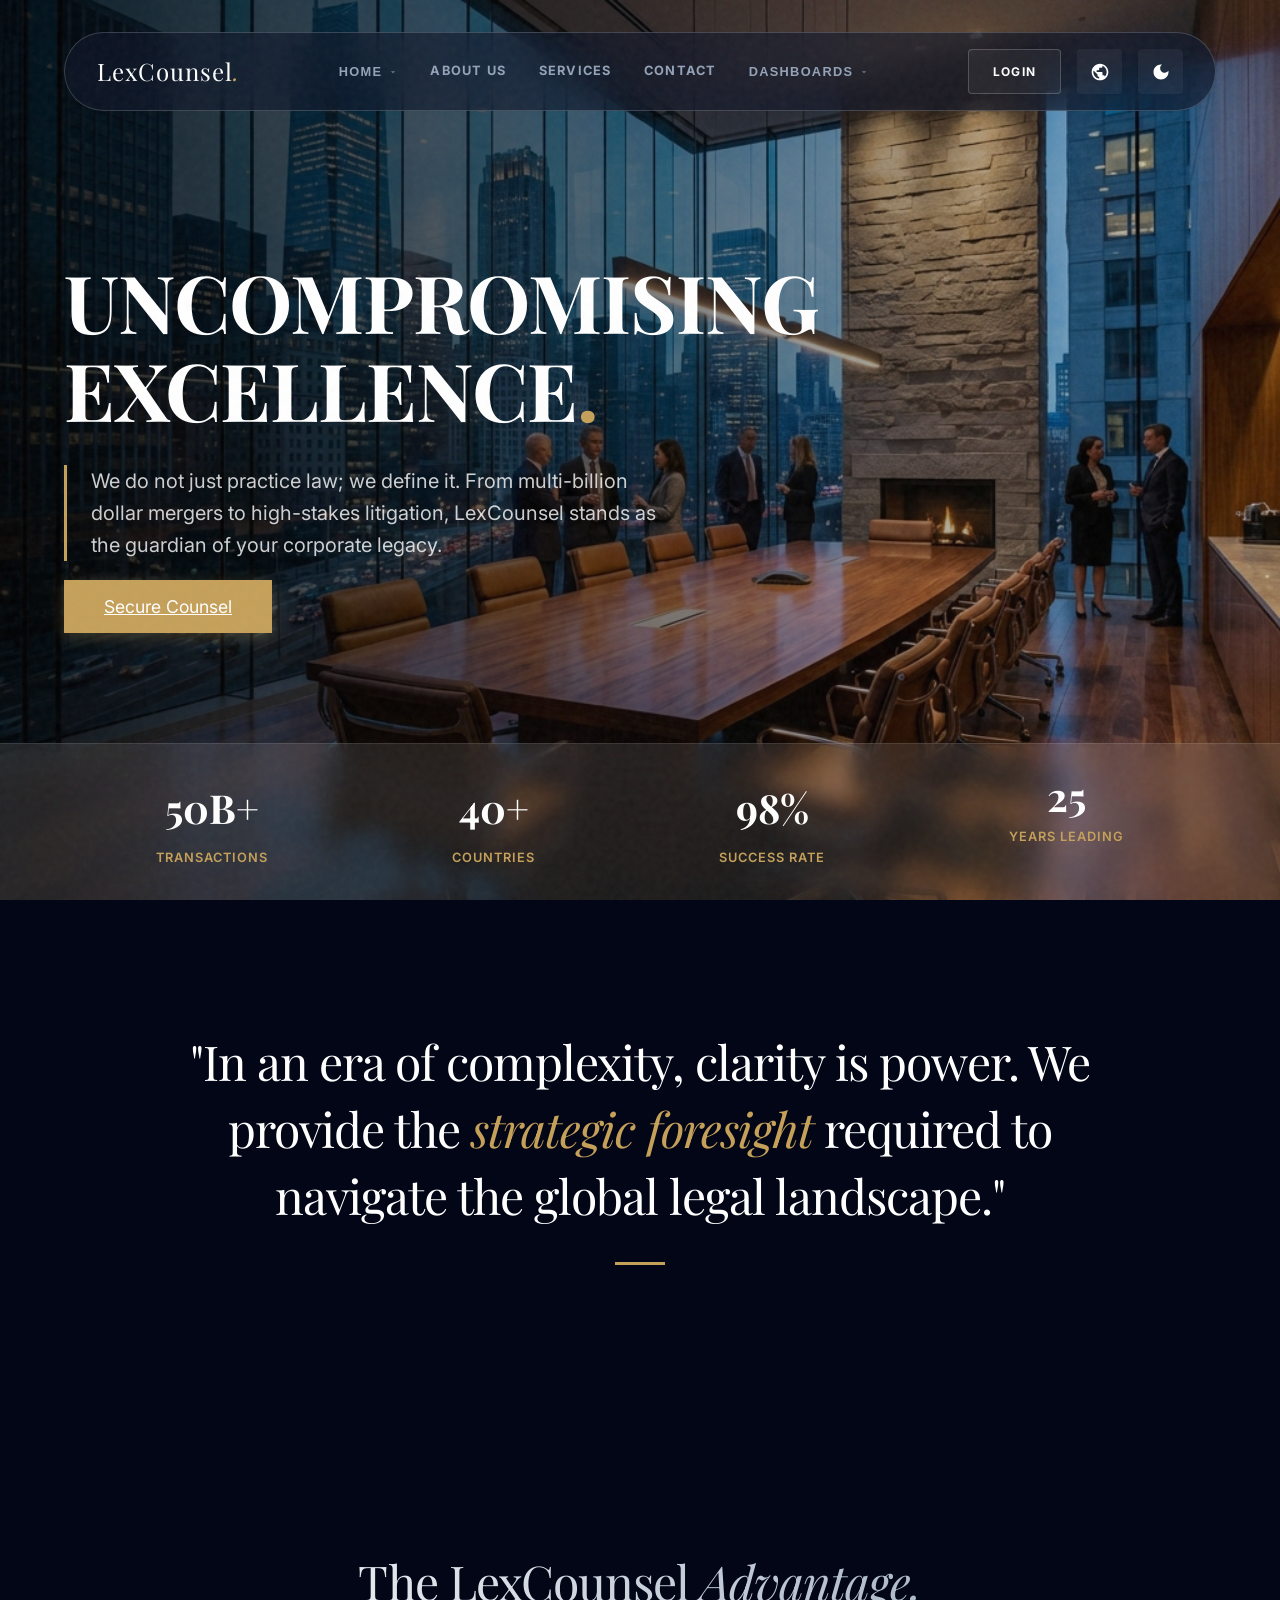
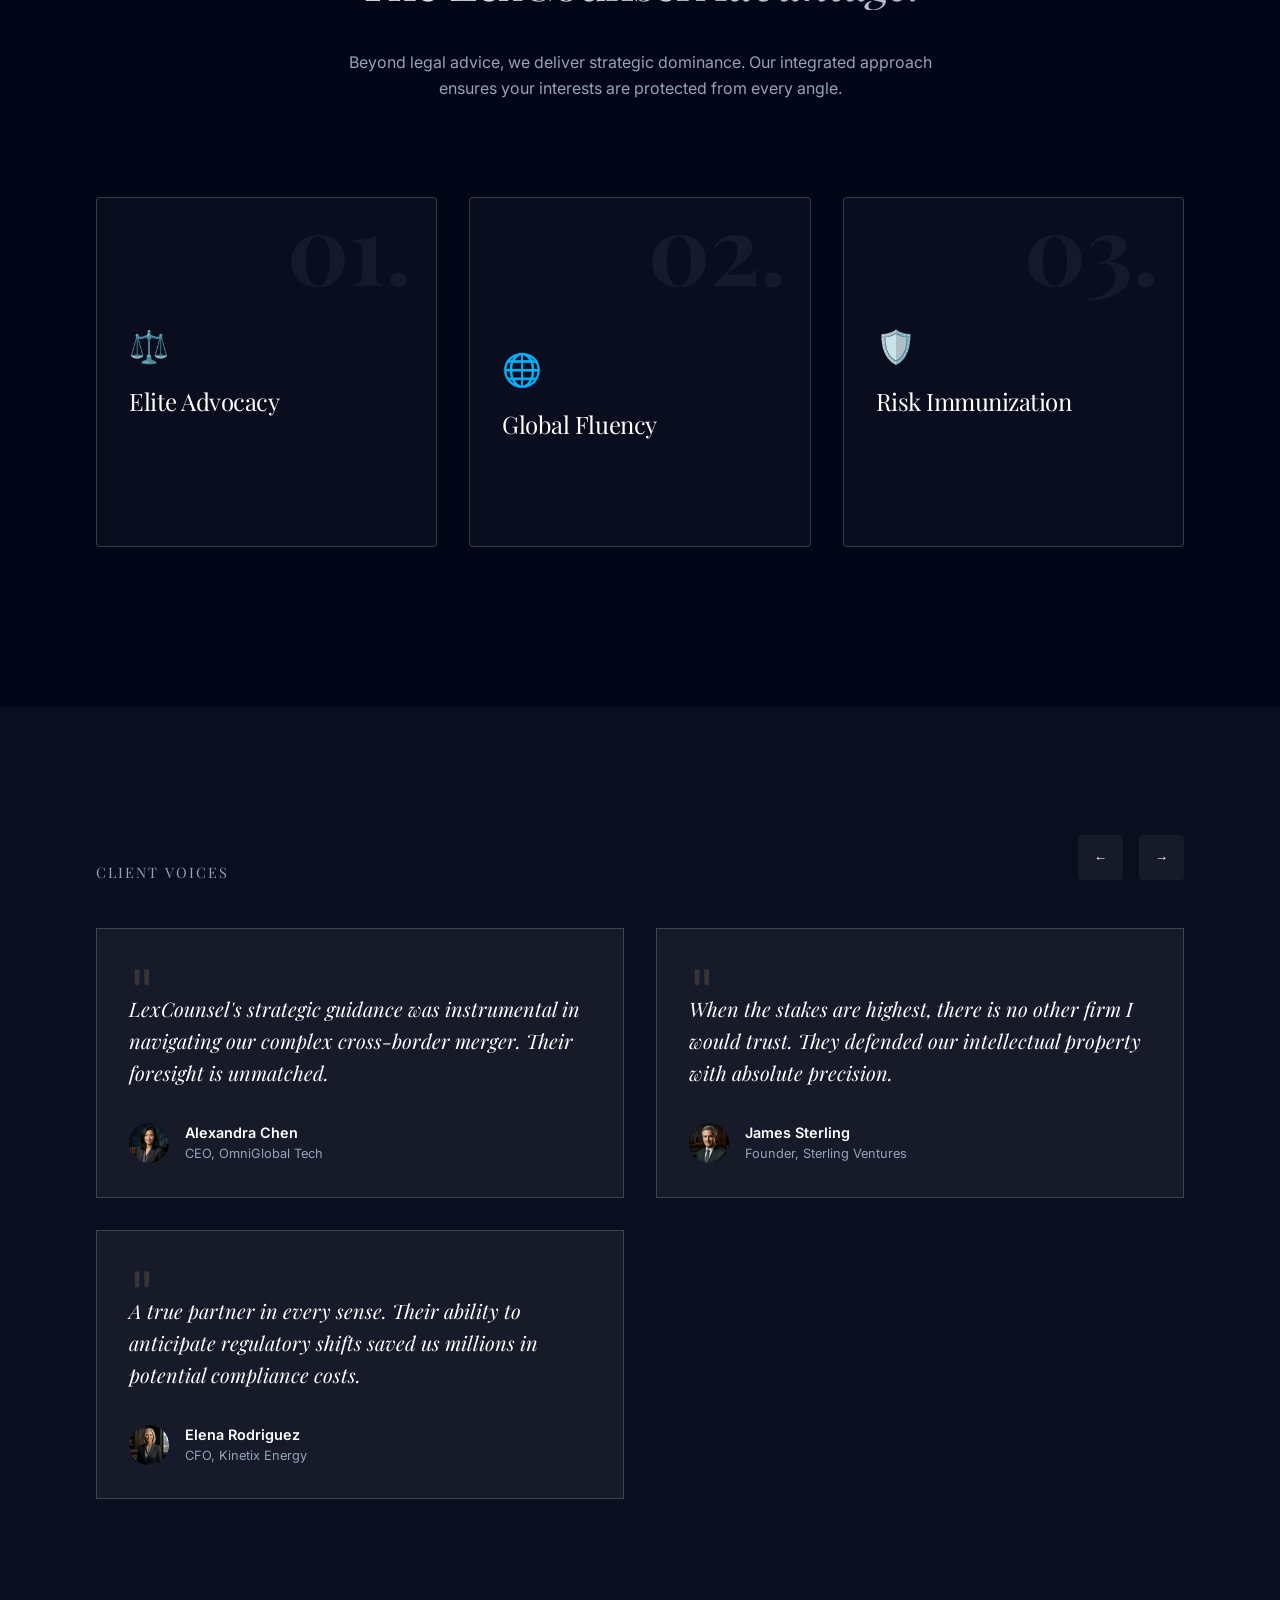
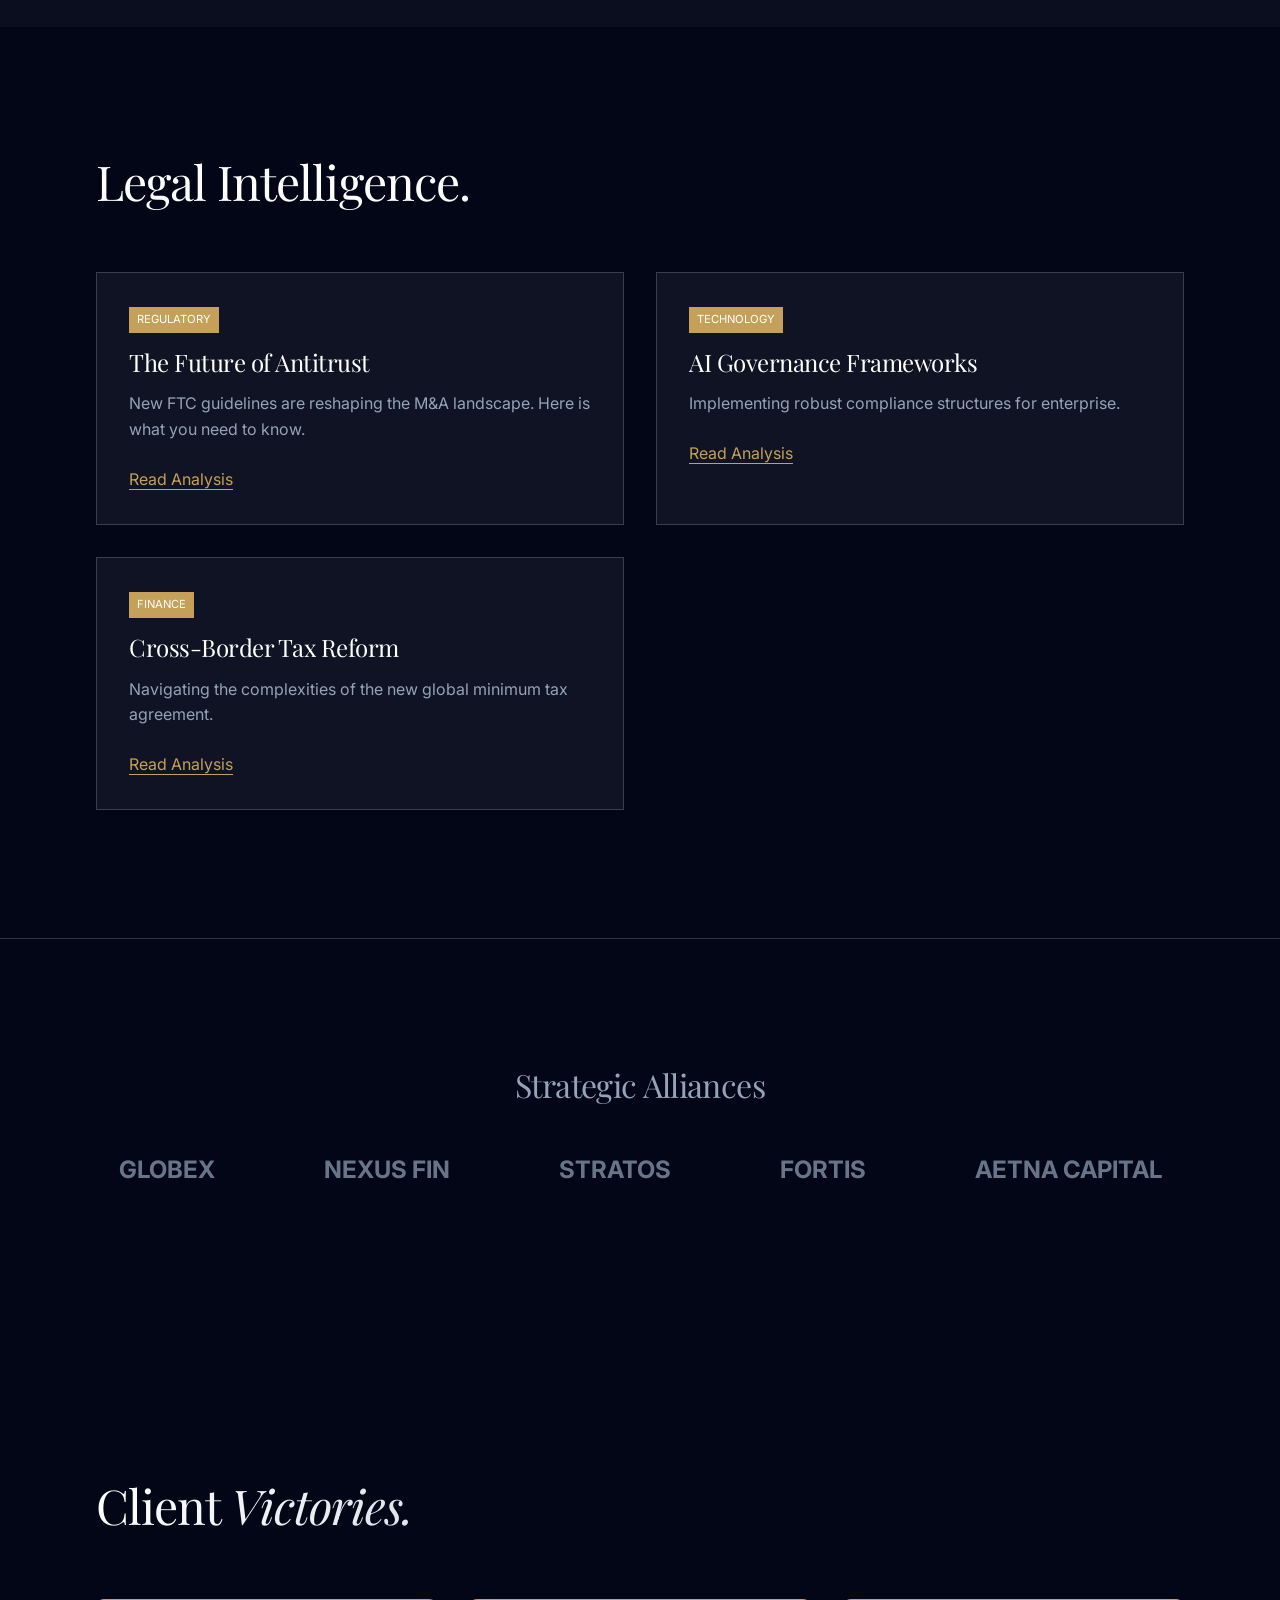
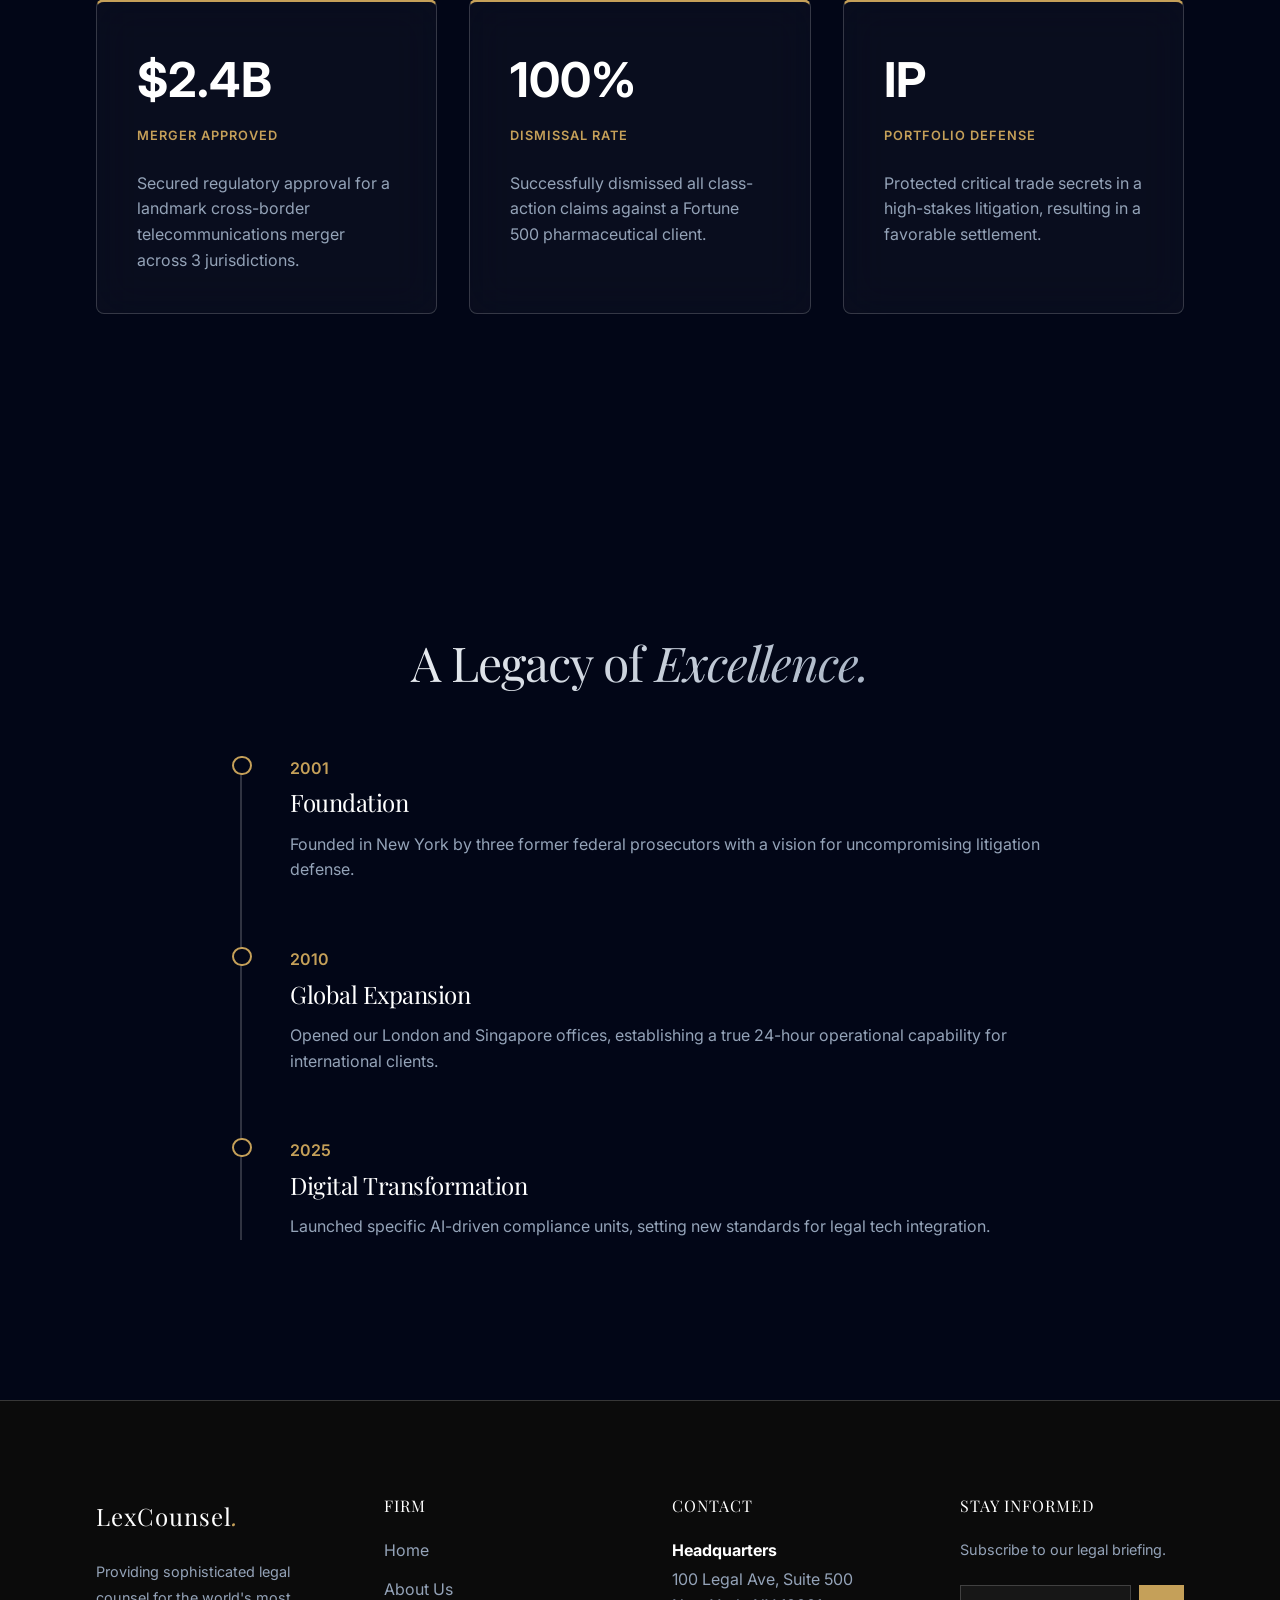
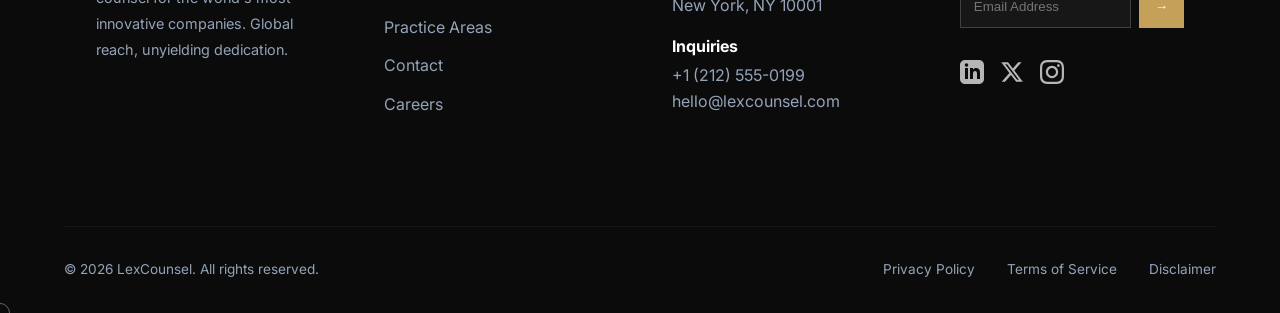
==== index.html @ 5b4b7251 "Initial commit" ====
<!DOCTYPE html>
<html lang="en">

<head>
    <meta charset="UTF-8">
    <meta name="viewport" content="width=device-width, initial-scale=1.0">
    <title>LexCounsel - Global Legal Authority</title>
    <link rel="stylesheet" href="style.css">
    <link
        href="https://fonts.googleapis.com/css2?family=Inter:wght@300;400;500;600&family=Playfair+Display:ital,wght@0,400;0,500;0,600;0,700;1,400&display=swap"
        rel="stylesheet">
    <link rel="stylesheet" href="nav-component.css">
    <link rel="stylesheet" href="rtl.css">
    <style>
        /* Unique Styles for Titan Theme (Index 1 V2) */

        /* Hero Section */
        .titan-hero {
            position: relative;
            height: 100vh;
            width: 100%;
            display: flex;
            align-items: center;
            justify-content: flex-start;
            padding: 8rem 5% 150px 5%;
            /* Added top padding */
            /* Added padding-bottom to push content up */
            background-image: url('assets/hero_skyline.png');
            background-size: cover;
            background-position: center;
            background-attachment: fixed;
            overflow: hidden;
        }

        .titan-hero::after {
            content: '';
            position: absolute;
            top: 0;
            left: 0;
            width: 100%;
            height: 100%;
            background: linear-gradient(90deg, rgba(0, 0, 0, 0.85) 0%, rgba(0, 0, 0, 0.6) 40%, rgba(0, 0, 0, 0.1) 100%);
            z-index: 1;
        }

        .titan-content {
            position: relative;
            z-index: 2;
            max-width: 800px;
            color: #fff;
            opacity: 0;
            transform: translateY(30px);
            animation: fadeInUp 1s forwards 0.5s;
        }

        .titan-title {
            font-family: 'Playfair Display', serif;
            font-size: 5rem;
            line-height: 1.1;
            font-weight: 700;
            margin-bottom: 2rem;
            letter-spacing: -1px;
        }

        .titan-subtitle {
            font-family: 'Inter', sans-serif;
            font-size: 1.25rem;
            line-height: 1.6;
            color: rgba(255, 255, 255, 0.8);
            border-left: 3px solid var(--primary-1);
            padding-left: 1.5rem;
            max-width: 600px;
            margin-bottom: 2rem;
        }

        /* Stats Bar */
        .titan-stats-bar {
            position: absolute;
            bottom: 0;
            left: 0;
            width: 100%;
            background: rgba(255, 255, 255, 0.1);
            backdrop-filter: blur(10px);
            -webkit-backdrop-filter: blur(10px);
            border-top: 1px solid rgba(255, 255, 255, 0.1);
            display: flex;
            justify-content: space-around;
            padding: 2rem 5%;
            z-index: 5;
        }

        .titan-stat {
            text-align: center;
        }

        .titan-stat-num {
            display: inline-block;
            /* Changed from block to inline-block */
            font-size: 2.5rem;
            font-weight: 700;
            color: #fff;
            font-family: 'Playfair Display', serif;
        }

        .titan-stat-label {
            display: block;
            /* Ensure label breaks to new line */
            color: var(--primary-1);
            text-transform: uppercase;
            font-size: 0.8rem;
            letter-spacing: 1px;
            font-weight: 600;
            margin-top: 0.5rem;
        }

        /* Philosophy Section */
        .titan-section {
            padding: 8rem 5%;
            background: var(--bg-1);
        }

        .titan-quote-box {
            max-width: 1000px;
            margin: 0 auto;
            text-align: center;
        }

        .titan-quote {
            font-family: 'Playfair Display', serif;
            font-size: 3rem;
            line-height: 1.4;
            color: var(--text-main);
            margin-bottom: 2rem;
        }

        .titan-quote span {
            color: var(--primary-1);
            font-style: italic;
        }

        /* Interactive Practice List */
        .practice-list {
            list-style: none;
            max-width: 1000px;
            margin: 0 auto;
        }

        .practice-item {
            border-bottom: 1px solid var(--border-glass);
            padding: 2rem 0;
            display: flex;
            justify-content: space-between;
            align-items: center;
            cursor: pointer;
            transition: all 0.3s ease;
        }

        .practice-item:hover {
            padding-left: 1rem;
            border-color: var(--primary-1);
        }

        .practice-name {
            font-size: 2rem;
            font-family: 'Playfair Display', serif;
            color: var(--text-muted);
            transition: color 0.3s ease;
        }

        .practice-item:hover .practice-name {
            color: var(--text-main);
        }

        .practice-arrow {
            font-size: 2rem;
            color: var(--primary-1);
            opacity: 0;
            transition: opacity 0.3s ease, transform 0.3s ease;
        }

        .practice-item:hover .practice-arrow {
            opacity: 1;
            transform: translateX(10px);
        }

        /* Insights Grid */
        .insights-grid {
            display: grid;
            grid-template-columns: repeat(auto-fit, minmax(350px, 1fr));
            gap: 2rem;
            margin-top: 4rem;
        }

        .insight-card {
            background: var(--surface-glass);
            border: 1px solid var(--border-glass);
            padding: 2rem;
            transition: transform 0.3s ease;
        }

        .insight-card:hover {
            transform: translateY(-10px);
            border-color: var(--primary-1);
        }

        .insight-tag {
            background: var(--primary-1);
            color: #fff;
            padding: 0.25rem 0.5rem;
            text-transform: uppercase;
            font-size: 0.7rem;
            display: inline-block;
            margin-bottom: 1rem;
        }

        @keyframes fadeInUp {
            to {
                opacity: 1;
                transform: translateY(0);
            }
        }

        @media(max-width: 768px) {
            .titan-title {
                font-size: 3rem;
            }

            .titan-stats-bar {
                flex-direction: column;
                gap: 1rem;
                position: relative;
            }

            .titan-quote {
                font-size: 1.8rem;
            }

            .practice-name {
                font-size: 1.5rem;
            }
        }
    </style>
</head>

<body>

    <!-- Floating Navigation (Existing) -->
    <nav class="navbar">
        <!-- Logo -->
        <a href="index.html" class="nav-logo">LexCounsel<span class="gold-text">.</span></a>

        <!-- Mobile Toggle -->
        <button class="mobile-toggle" aria-label="Menu">☰</button>

        <!-- Mobile Menu -->
        <div class="mobile-menu">
            <div class="mobile-dropdown">
                <a href="#" class="mobile-nav-link mobile-dropdown-header">Home <svg viewBox="0 0 24 24">
                        <path d="M7 10l5 5 5-5z" />
                    </svg></a>
                <div class="mobile-dropdown-content">
                    <a href="index.html" class="mobile-sub-link">Home 1</a>
                    <a href="home-2.html" class="mobile-sub-link">Home 2</a>
                </div>
            </div>
            <a href="about.html" class="mobile-nav-link">About Us</a>
            <a href="services.html" class="mobile-nav-link">Practice Areas</a>
            <a href="contact.html" class="mobile-nav-link">Contact</a>
            <div class="mobile-dropdown">
                <a href="#" class="mobile-nav-link mobile-dropdown-header">Dashboards <svg viewBox="0 0 24 24">
                        <path d="M7 10l5 5 5-5z" />
                    </svg></a>
                <div class="mobile-dropdown-content">
                    <a href="dashboard-user.html" class="mobile-sub-link">User Dashboard</a>
                    <a href="dashboard-admin.html" class="mobile-sub-link">Admin Dashboard</a>
                </div>
            </div>
            <a href="login.html" class="mobile-nav-link">Sign In</a>
            <!-- Mobile Actions (Moved from Navbar) -->
            <div class="mobile-actions" style="margin-top: 2rem; display: flex; gap: 2rem; justify-content: center;">
                <button class="nav-icon-btn" id="rtlToggleMobile" aria-label="Language"
                    style="width: 50px; height: 50px; border: 1px solid rgba(255,255,255,0.2);">
                    <svg viewBox="0 0 24 24" style="width: 24px; height: 24px;">
                        <path
                            d="M12 2C6.48 2 2 6.48 2 12s4.48 10 10 10 10-4.48 10-10S17.52 2 12 2zm-1 17.93c-3.95-.49-7-3.85-7-7.93 0-.62.08-1.21.21-1.79L9 15v1c0 1.1.9 2 2 2v1.93zm6.9-2.54c-.26-.81-1-1.39-1.9-1.39h-1v-3c0-.55-.45-1-1-1H8v-2h2c.55 0 1-.45 1-1V7h2c1.1 0 2-.9 2-2v-.41c2.93 1.19 5 4.06 5 7.41 0 2.08-.8 3.97-2.1 5.39z" />
                    </svg>
                </button>
                <button class="nav-icon-btn" id="themeToggleMobile" aria-label="Toggle Theme"
                    style="width: 50px; height: 50px; border: 1px solid rgba(255,255,255,0.2);">
                    <svg viewBox="0 0 24 24" style="width: 24px; height: 24px;">
                        <path
                            d="M12 3c-4.97 0-9 4.03-9 9s4.03 9 9 9 9-4.03 9-9c0-.46-.04-.92-.1-1.36-.98 1.37-2.58 2.26-4.4 2.26-3.03 0-5.5-2.47-5.5-5.5 0-1.82.89-3.42 2.26-4.4-.44-.06-.9-.1-1.36-.1z" />
                    </svg>
                </button>
            </div>
        </div>

        <!-- Center Links -->
        <div class="nav-center">
            <div class="nav-item">
                <button class="nav-link">
                    HOME
                    <svg viewBox="0 0 24 24">
                        <path d="M7 10l5 5 5-5z" />
                    </svg>
                </button>
                <div class="dropdown-menu">
                    <a href="index.html" class="dropdown-item">Home 1</a>
                    <a href="home-2.html" class="dropdown-item">Home 2</a>
                </div>
            </div>

            <div class="nav-item">
                <a href="about.html" class="nav-link">ABOUT US</a>
            </div>

            <div class="nav-item">
                <a href="services.html" class="nav-link">SERVICES</a>
            </div>

            <div class="nav-item">
                <a href="contact.html" class="nav-link">CONTACT</a>
            </div>

            <div class="nav-item">
                <button class="nav-link">
                    DASHBOARDS
                    <svg viewBox="0 0 24 24">
                        <path d="M7 10l5 5 5-5z" />
                    </svg>
                </button>
                <div class="dropdown-menu">
                    <a href="dashboard-user.html" class="dropdown-item">User Dashboard</a>
                    <a href="dashboard-admin.html" class="dropdown-item">Admin Dashboard</a>
                </div>
            </div>


        </div>

        <!-- Right Icons -->
        <div class="nav-actions">
            <a href="login.html" class="btn-login">LOGIN</a>
            <button class="nav-icon-btn" id="rtlToggle" aria-label="Language">
                <svg viewBox="0 0 24 24">
                    <path
                        d="M12 2C6.48 2 2 6.48 2 12s4.48 10 10 10 10-4.48 10-10S17.52 2 12 2zm-1 17.93c-3.95-.49-7-3.85-7-7.93 0-.62.08-1.21.21-1.79L9 15v1c0 1.1.9 2 2 2v1.93zm6.9-2.54c-.26-.81-1-1.39-1.9-1.39h-1v-3c0-.55-.45-1-1-1H8v-2h2c.55 0 1-.45 1-1V7h2c1.1 0 2-.9 2-2v-.41c2.93 1.19 5 4.06 5 7.41 0 2.08-.8 3.97-2.1 5.39z" />
                </svg>
            </button>
            <button class="nav-icon-btn" id="themeToggle" aria-label="Toggle Theme">
                <svg viewBox="0 0 24 24">
                    <path
                        d="M12 3c-4.97 0-9 4.03-9 9s4.03 9 9 9 9-4.03 9-9c0-.46-.04-.92-.1-1.36-.98 1.37-2.58 2.26-4.4 2.26-3.03 0-5.5-2.47-5.5-5.5 0-1.82.89-3.42 2.26-4.4-.44-.06-.9-.1-1.36-.1z" />
                </svg>
            </button>
        </div>
    </nav>

    <!-- Titan Hero -->
    <header class="titan-hero">
        <div class="titan-content">
            <h1 class="titan-title">UNCOMPROMISING<br>EXCELLENCE<span style="color:var(--primary-1)">.</span></h1>
            <p class="titan-subtitle">
                We do not just practice law; we define it. From multi-billion dollar mergers to high-stakes litigation,
                LexCounsel stands as the guardian of your corporate legacy.
            </p>
            <a href="contact.html" class="btn-primary" style="padding: 1rem 2.5rem; font-size: 1.1rem;">Secure
                Counsel</a>
        </div>

        <!-- Integrated Stats -->
        <div class="titan-stats-bar">
            <div class="titan-stat">
                <span class="stat-num titan-stat-num" data-target="50 ">0</span><span class="titan-stat-num">B+</span>
                <span class="titan-stat-label">Transactions</span>
            </div>
            <div class="titan-stat">
                <span class="stat-num titan-stat-num" data-target="40">0</span><span class="titan-stat-num">+</span>
                <span class="titan-stat-label">Countries</span>
            </div>
            <div class="titan-stat">
                <span class="stat-num titan-stat-num" data-target="98">0</span><span class="titan-stat-num">%</span>
                <span class="titan-stat-label">Success Rate</span>
            </div>
            <div class="titan-stat">
                <span class="stat-num titan-stat-num" data-target="25">0</span>
                <span class="titan-stat-label">Years Leading</span>
            </div>
        </div>
    </header>

    <!-- Philosophy Section -->
    <section class="titan-section">
        <div class="titan-quote-box">
            <h2 class="titan-quote">
                "In an era of complexity, clarity is power. We provide the <span>strategic foresight</span> required to
                navigate the global legal landscape."
            </h2>
            <div style="width: 50px; height: 3px; background: var(--primary-1); margin: 0 auto;"></div>
        </div>
    </section>

    <!-- The LexCounsel Advantage (New Section) -->
    <section class="section-premium">
        <div class="container">
            <div style="text-align: center; margin-bottom: 5rem;">
                <h2 class="display-text" style="font-size: 3rem;">The LexCounsel <span
                        class="gold-text">Advantage.</span>
                </h2>
                <p style="color: var(--text-muted); max-width: 600px; margin: 0 auto;">Beyond legal advice, we deliver
                    strategic dominance. Our integrated approach ensures your interests are protected from every angle.
                </p>
            </div>

            <div class="grid-asymmetric">
                <div class="grid-item" style="height: 350px; grid-column: span 4;">
                    <div class="grid-watermark">01.</div>
                    <span class="grid-icon">⚖️</span>
                    <h3 class="grid-title">Elite Advocacy</h3>
                    <p class="grid-desc">Our litigators are drawn from the highest ranks of government and private
                        practice,
                        bringing unmatched courtroom experience.</p>
                </div>
                <div class="grid-item" style="height: 350px; grid-column: span 4;">
                    <div class="grid-watermark">02.</div>
                    <span class="grid-icon">🌐</span>
                    <h3 class="grid-title">Global Fluency</h3>
                    <p class="grid-desc">With offices in 12 major financial capitals, we navigate cross-border
                        complexities
                        with local precision.</p>
                </div>
                <div class="grid-item" style="height: 350px; grid-column: span 4;">
                    <div class="grid-watermark">03.</div>
                    <span class="grid-icon">🛡️</span>
                    <h3 class="grid-title">Risk Immunization</h3>
                    <p class="grid-desc">We don't just solve problems; we prevent them. Our proactive compliance audits
                        identify threats before they materialize.</p>
                </div>
            </div>
        </div>
    </section>

    <!-- Client Testimonials -->
    <section class="titan-section" style="background: var(--surface-light);">
        <div class="container">
            <div style="display: flex; justify-content: space-between; align-items: flex-end; margin-bottom: 3rem;">
                <h3
                    style="font-size: 0.9rem; text-transform: uppercase; letter-spacing: 2px; color: var(--text-muted);">
                    Client Voices</h3>
                <div style="display: flex; gap: 1rem;">
                    <button class="nav-icon-btn" aria-label="Previous">&larr;</button>
                    <button class="nav-icon-btn" aria-label="Next">&rarr;</button>
                </div>
            </div>

            <div class="insights-grid" style="margin-top: 0;">
                <!-- Testimonial 1 -->
                <div class="insight-card" style="position: relative;">
                    <div
                        style="font-size: 4rem; color: var(--primary-1); opacity: 0.2; line-height: 1; margin-bottom: -2rem;">
                        "</div>
                    <p
                        style="font-family: 'Playfair Display', serif; font-size: 1.25rem; font-style: italic; margin-bottom: 2rem; position: relative; z-index: 1;">
                        LexCounsel's strategic guidance was instrumental in navigating our complex cross-border merger.
                        Their foresight is unmatched.
                    </p>
                    <div style="display: flex; align-items: center; gap: 1rem;">
                        <img src="assets/leader-sarah.png" alt="Alexandra Chen"
                            style="width: 40px; height: 40px; border-radius: 50%; object-fit: cover;">
                        <div>
                            <div style="font-weight: 600; font-size: 0.9rem;">Alexandra Chen</div>
                            <div style="color: var(--text-muted); font-size: 0.8rem;">CEO, OmniGlobal Tech</div>
                        </div>
                    </div>
                </div>

                <!-- Testimonial 2 -->
                <div class="insight-card" style="position: relative;">
                    <div
                        style="font-size: 4rem; color: var(--primary-1); opacity: 0.2; line-height: 1; margin-bottom: -2rem;">
                        "</div>
                    <p
                        style="font-family: 'Playfair Display', serif; font-size: 1.25rem; font-style: italic; margin-bottom: 2rem; position: relative; z-index: 1;">
                        When the stakes are highest, there is no other firm I would trust. They defended our
                        intellectual property with absolute precision.
                    </p>
                    <div style="display: flex; align-items: center; gap: 1rem;">
                        <img src="assets/leader-julian.png" alt="James Sterling"
                            style="width: 40px; height: 40px; border-radius: 50%; object-fit: cover;">
                        <div>
                            <div style="font-weight: 600; font-size: 0.9rem;">James Sterling</div>
                            <div style="color: var(--text-muted); font-size: 0.8rem;">Founder, Sterling Ventures</div>
                        </div>
                    </div>
                </div>

                <!-- Testimonial 3 -->
                <div class="insight-card" style="position: relative;">
                    <div
                        style="font-size: 4rem; color: var(--primary-1); opacity: 0.2; line-height: 1; margin-bottom: -2rem;">
                        "</div>
                    <p
                        style="font-family: 'Playfair Display', serif; font-size: 1.25rem; font-style: italic; margin-bottom: 2rem; position: relative; z-index: 1;">
                        A true partner in every sense. Their ability to anticipate regulatory shifts saved us millions
                        in potential compliance costs.
                    </p>
                    <div style="display: flex; align-items: center; gap: 1rem;">
                        <img src="assets/leader-alexandra.png" alt="Elena Rodriguez"
                            style="width: 40px; height: 40px; border-radius: 50%; object-fit: cover;">
                        <div>
                            <div style="font-weight: 600; font-size: 0.9rem;">Elena Rodriguez</div>
                            <div style="color: var(--text-muted); font-size: 0.8rem;">CFO, Kinetix Energy</div>
                        </div>
                    </div>
                </div>
            </div>
        </div>
    </section>

    <!-- Featured Insights -->
    <section class="titan-section">
        <div class="container">
            <h2 style="font-family: 'Playfair Display', serif; font-size: 3rem; margin-bottom: 3rem;">Legal
                Intelligence.</h2>

            <div class="insights-grid">
                <div class="insight-card">
                    <span class="insight-tag">Regulatory</span>
                    <h3 style="margin-bottom: 1rem; font-size: 1.5rem;">The Future of Antitrust</h3>
                    <p style="color: var(--text-muted); margin-bottom: 1.5rem;">New FTC guidelines are reshaping the M&A
                        landscape. Here is what you need to know.</p>
                    <a href="#"
                        style="color: var(--primary-1); text-decoration: none; border-bottom: 1px solid var(--primary-1);">Read
                        Analysis</a>
                </div>
                <div class="insight-card">
                    <span class="insight-tag">Technology</span>
                    <h3 style="margin-bottom: 1rem; font-size: 1.5rem;">AI Governance Frameworks</h3>
                    <p style="color: var(--text-muted); margin-bottom: 1.5rem;">Implementing robust compliance
                        structures for enterprise.</p>
                    <a href="#"
                        style="color: var(--primary-1); text-decoration: none; border-bottom: 1px solid var(--primary-1);">Read
                        Analysis</a>
                </div>
                <div class="insight-card">
                    <span class="insight-tag">Finance</span>
                    <h3 style="margin-bottom: 1rem; font-size: 1.5rem;">Cross-Border Tax Reform</h3>
                    <p style="color: var(--text-muted); margin-bottom: 1.5rem;">Navigating the complexities of the new
                        global minimum tax agreement.</p>
                    <a href="#"
                        style="color: var(--primary-1); text-decoration: none; border-bottom: 1px solid var(--primary-1);">Read
                        Analysis</a>
                </div>
            </div>
        </div>
    </section>

    <!-- New Section: Strategic Alliances -->
    <section class="titan-section" style="background: var(--bg-1); border-top: 1px solid var(--border-glass);">
        <div class="container">
            <h2
                style="font-family: 'Playfair Display', serif; font-size: 2rem; margin-bottom: 3rem; text-align: center; color: var(--text-muted);">
                Strategic Alliances</h2>

            <div style="display: flex; justify-content: space-around; flex-wrap: wrap; gap: 4rem; opacity: 0.7;">
                <div style="font-size: 1.5rem; font-weight: 700; color: var(--text-muted);">GLOBEX</div>
                <div style="font-size: 1.5rem; font-weight: 700; color: var(--text-muted);">NEXUS FIN</div>
                <div style="font-size: 1.5rem; font-weight: 700; color: var(--text-muted);">STRATOS</div>
                <div style="font-size: 1.5rem; font-weight: 700; color: var(--text-muted);">FORTIS</div>
                <div style="font-size: 1.5rem; font-weight: 700; color: var(--text-muted);">AETNA CAPITAL</div>
            </div>
        </div>
    </section>

    </section>

    <!-- New Section: Client Success Stories -->
    <section class="section-premium">
        <div class="container">
            <h2 class="display-text" style="font-size: 3rem; margin-bottom: 4rem;">Client <span
                    class="gold-text">Victories.</span></h2>

            <div style="display: grid; grid-template-columns: repeat(auto-fit, minmax(300px, 1fr)); gap: 2rem;">
                <div class="glass-card" style="padding: 2.5rem; border-top: 3px solid var(--primary-1);">
                    <div style="font-size: 3rem; font-weight: 700; color: var(--text-main); margin-bottom: 0.5rem;">
                        $2.4B</div>
                    <p
                        style="color: var(--primary-1); font-weight: 600; text-transform: uppercase; letter-spacing: 1px; font-size: 0.8rem; margin-bottom: 1.5rem;">
                        Merger Approved</p>
                    <p style="color: var(--text-muted); line-height: 1.6;">Secured regulatory approval for a landmark
                        cross-border telecommunications merger across 3 jurisdictions.</p>
                </div>
                <div class="glass-card" style="padding: 2.5rem; border-top: 3px solid var(--primary-1);">
                    <div style="font-size: 3rem; font-weight: 700; color: var(--text-main); margin-bottom: 0.5rem;">100%
                    </div>
                    <p
                        style="color: var(--primary-1); font-weight: 600; text-transform: uppercase; letter-spacing: 1px; font-size: 0.8rem; margin-bottom: 1.5rem;">
                        Dismissal Rate</p>
                    <p style="color: var(--text-muted); line-height: 1.6;">Successfully dismissed all class-action
                        claims against a Fortune 500 pharmaceutical client.</p>
                </div>
                <div class="glass-card" style="padding: 2.5rem; border-top: 3px solid var(--primary-1);">
                    <div style="font-size: 3rem; font-weight: 700; color: var(--text-main); margin-bottom: 0.5rem;">IP
                    </div>
                    <p
                        style="color: var(--primary-1); font-weight: 600; text-transform: uppercase; letter-spacing: 1px; font-size: 0.8rem; margin-bottom: 1.5rem;">
                        Portfolio Defense</p>
                    <p style="color: var(--text-muted); line-height: 1.6;">Protected critical trade secrets in a
                        high-stakes litigation, resulting in a favorable settlement.</p>
                </div>
            </div>
    </section>

    <!-- New Section: Our Heritage -->
    <section class="section-premium" style="background: var(--bg-1);">
        <div class="container">
            <div style="max-width: 800px; margin: 0 auto;">
                <h2 class="display-text" style="font-size: 3rem; text-align: center; margin-bottom: 4rem;">A Legacy of
                    <span class="gold-text">Excellence.</span>
                </h2>

                <div style="border-left: 2px solid var(--border-glass); padding-left: 3rem; position: relative;">
                    <div style="margin-bottom: 4rem; position: relative;">
                        <div
                            style="position: absolute; left: -3.6rem; top: 0; width: 1.2rem; height: 1.2rem; background: var(--bg-1); border: 2px solid var(--primary-1); border-radius: 50%;">
                        </div>
                        <span
                            style="color: var(--primary-1); font-weight: 600; display: block; margin-bottom: 0.5rem;">2001</span>
                        <h3 style="color: var(--text-main); font-size: 1.5rem; margin-bottom: 1rem;">Foundation</h3>
                        <p style="color: var(--text-muted);">Founded in New York by three former federal prosecutors
                            with a vision for uncompromising litigation defense.</p>
                    </div>

                    <div style="margin-bottom: 4rem; position: relative;">
                        <div
                            style="position: absolute; left: -3.6rem; top: 0; width: 1.2rem; height: 1.2rem; background: var(--bg-1); border: 2px solid var(--primary-1); border-radius: 50%;">
                        </div>
                        <span
                            style="color: var(--primary-1); font-weight: 600; display: block; margin-bottom: 0.5rem;">2010</span>
                        <h3 style="color: var(--text-main); font-size: 1.5rem; margin-bottom: 1rem;">Global Expansion
                        </h3>
                        <p style="color: var(--text-muted);">Opened our London and Singapore offices, establishing a
                            true 24-hour operational capability for international clients.</p>
                    </div>

                    <div style="position: relative;">
                        <div
                            style="position: absolute; left: -3.6rem; top: 0; width: 1.2rem; height: 1.2rem; background: var(--bg-1); border: 2px solid var(--primary-1); border-radius: 50%;">
                        </div>
                        <span
                            style="color: var(--primary-1); font-weight: 600; display: block; margin-bottom: 0.5rem;">2025</span>
                        <h3 style="color: var(--text-main); font-size: 1.5rem; margin-bottom: 1rem;">Digital
                            Transformation</h3>
                        <p style="color: var(--text-muted);">Launched specific AI-driven compliance units, setting new
                            standards for legal tech integration.</p>
                    </div>
                </div>
            </div>
        </div>
    </section>

    <!-- Footer (Professional) -->
    <footer class="footer-premium" style="padding: 6rem 5% 2rem; background: #0b0b0b;">
        <div class="container"
            style="display: grid; grid-template-columns: repeat(auto-fit, minmax(200px, 1fr)); gap: 4rem;">

            <!-- Column 1: Brand Info -->
            <div style="max-width: 300px;">
                <a href="index.html" class="nav-logo"
                    style="font-size: 1.5rem; margin-bottom: 1.5rem; display: block;">LexCounsel<span
                        class="gold-text">.</span></a>
                <p style="color: var(--text-muted); line-height: 1.8; font-size: 0.9rem; margin-bottom: 2rem;">
                    Providing sophisticated legal counsel for the world's most innovative companies. Global reach,
                    unyielding dedication.
                </p>
            </div>

            <!-- Column 2: Quick Links -->
            <div>
                <h4
                    style="color: #fff; margin-bottom: 1.5rem; font-size: 1rem; text-transform: uppercase; letter-spacing: 1px;">
                    Firm</h4>
                <ul style="list-style: none; padding: 0;">
                    <li style="margin-bottom: 0.8rem;"><a href="index.html"
                            style="color: var(--text-muted); text-decoration: none;">Home</a></li>
                    <li style="margin-bottom: 0.8rem;"><a href="about.html"
                            style="color: var(--text-muted); text-decoration: none;">About Us</a></li>
                    <li style="margin-bottom: 0.8rem;"><a href="services.html"
                            style="color: var(--text-muted); text-decoration: none;">Practice Areas</a></li>
                    <li style="margin-bottom: 0.8rem;"><a href="contact.html"
                            style="color: var(--text-muted); text-decoration: none;">Contact</a></li>
                    <li style="margin-bottom: 0.8rem;"><a href="#"
                            style="color: var(--text-muted); text-decoration: none;">Careers</a></li>
                </ul>
            </div>

            <!-- Column 3: Contact -->
            <div>
                <h4
                    style="color: #fff; margin-bottom: 1.5rem; font-size: 1rem; text-transform: uppercase; letter-spacing: 1px;">
                    Contact</h4>
                <ul style="list-style: none; padding: 0;">
                    <li style="margin-bottom: 1rem; color: var(--text-muted);">
                        <strong style="color: #fff; display: block; margin-bottom: 0.2rem;">Headquarters</strong>
                        100 Legal Ave, Suite 500<br>New York, NY 10001
                    </li>
                    <li style="margin-bottom: 1rem; color: var(--text-muted);">
                        <strong style="color: #fff; display: block; margin-bottom: 0.2rem;">Inquiries</strong>
                        +1 (212) 555-0199<br>hello@lexcounsel.com
                    </li>
                </ul>
            </div>

            <!-- Column 4: Newsletter & Social -->
            <div>
                <h4
                    style="color: #fff; margin-bottom: 1.5rem; font-size: 1rem; text-transform: uppercase; letter-spacing: 1px;">
                    Stay Informed</h4>
                <p style="color: var(--text-muted); font-size: 0.9rem; margin-bottom: 1.5rem;">Subscribe to our legal
                    briefing.</p>
                <form style="display: flex; gap: 0.5rem; margin-bottom: 2rem;">
                    <input type="email" placeholder="Email Address"
                        style="background: rgba(255,255,255,0.05); border: 1px solid var(--border-glass); padding: 0.8rem; color: #fff; width: 100%;">
                    <button type="submit"
                        style="background: var(--primary-1); border: none; color: #fff; padding: 0 1rem; cursor: pointer;">&rarr;</button>
                </form>

                <div style="display: flex; gap: 1rem;">
                    <a href="#" style="color: #fff; text-decoration: none; opacity: 0.7;" aria-label="LinkedIn">
                        <svg width="24" height="24" fill="currentColor" viewBox="0 0 24 24">
                            <path
                                d="M19 0h-14c-2.761 0-5 2.239-5 5v14c0 2.761 2.239 5 5 5h14c2.762 0 5-2.239 5-5v-14c0-2.761-2.238-5-5-5zm-11 19h-3v-11h3v11zm-1.5-12.268c-.966 0-1.75-.79-1.75-1.764s.784-1.764 1.75-1.764 1.75.79 1.75 1.764-.783 1.764-1.75 1.764zm13.5 12.268h-3v-5.604c0-3.368-4-3.113-4 0v5.604h-3v-11h3v1.765c1.396-2.586 7-2.777 7 2.476v6.759z" />
                        </svg>
                    </a>
                    <a href="#" style="color: #fff; text-decoration: none; opacity: 0.7;" aria-label="Twitter">
                        <svg width="24" height="24" fill="currentColor" viewBox="0 0 24 24">
                            <path
                                d="M18.244 2.25h3.308l-7.227 8.26 8.502 11.24H16.17l-5.214-6.817L4.99 21.75H1.68l7.73-8.835L1.254 2.25H8.08l4.713 6.231zm-1.161 17.52h1.833L7.084 4.126H5.117z" />
                        </svg>
                    </a>
                    <a href="#" style="color: #fff; text-decoration: none; opacity: 0.7;" aria-label="Instagram">
                        <svg width="24" height="24" fill="currentColor" viewBox="0 0 24 24">
                            <path
                                d="M12 2.163c3.204 0 3.584.012 4.85.07 3.252.148 4.771 1.691 4.919 4.919.058 1.265.069 1.645.069 4.849 0 3.205-.012 3.584-.069 4.849-.149 3.225-1.664 4.771-4.919 4.919-1.266.058-1.644.07-4.85.07-3.204 0-3.584-.012-4.849-.07-3.26-.149-4.771-1.699-4.919-4.92-.058-1.265-.07-1.644-.07-4.849 0-3.204.013-3.583.07-4.849.149-3.227 1.664-4.771 4.919-4.919 1.266-.057 1.645-.069 4.849-.069zm0-2.163c-3.259 0-3.667.014-4.947.072-4.358.2-6.78 2.618-6.98 6.98-.059 1.281-.073 1.689-.073 4.948 0 3.259.014 3.668.072 4.948.2 4.358 2.618 6.78 6.98 6.98 1.281.058 1.689.072 4.948.072 3.259 0 3.668-.014 4.948-.072 4.354-.2 6.782-2.618 6.979-6.98.059-1.28.073-1.689.073-4.948 0-3.259-.014-3.667-.072-4.947-.196-4.354-2.617-6.78-6.979-6.98-1.281-.059-1.69-.073-4.949-.073zm0 5.838c-3.403 0-6.162 2.759-6.162 6.162s2.759 6.163 6.162 6.163 6.162-2.759 6.162-6.163c0-3.403-2.759-6.162-6.162-6.162zm0 10.162c-2.209 0-4-1.79-4-4 0-2.209 1.791-4 4-4s4 1.791 4 4c0 2.21-1.791 4-4 4zm6.406-11.845c-.796 0-1.441.645-1.441 1.44s.645 1.44 1.441 1.44c.795 0 1.439-.645 1.439-1.44s-.644-1.44-1.439-1.44z" />
                        </svg>
                    </a>
                </div>
            </div>
        </div>

        <!-- Bottom Bar -->
        <div
            style="margin-top: 6rem; padding-top: 2rem; border-top: 1px solid rgba(255,255,255,0.05); display: flex; justify-content: space-between; flex-wrap: wrap; gap: 1rem; font-size: 0.85rem; color: var(--text-muted);">
            <div>&copy; 2026 LexCounsel. All rights reserved.</div>
            <div style="display: flex; gap: 2rem;">
                <a href="#" style="color: var(--text-muted); text-decoration: none;">Privacy Policy</a>
                <a href="#" style="color: var(--text-muted); text-decoration: none;">Terms of Service</a>
                <a href="#" style="color: var(--text-muted); text-decoration: none;">Disclaimer</a>
            </div>
        </div>
    </footer>

    <script src="main.js"></script>
    <script>
        // Simple counter animation for the stats (Duplicate of logic, but inline for safety in new layout)
        document.addEventListener('DOMContentLoaded', () => {
            const stats = document.querySelectorAll('.titan-stat-num');
            // ... (Use main.js or simple logic here if main.js doesn't target these classes? 
            // main.js targets .stat-num with data-target. Let's see if main.js is flexible enough.
            // main.js uses IntersectionObserver on .stat-num.
            // My new classes are .titan-stat-num. I should probably add .stat-num and data-target to be safe if I want that animation.)
        });
    </script>
</body>

</html>
---- style.css ----
/* ===================================
   PREMIUM LUXURY DESIGN SYSTEM
   =================================== */

:root {
    /* Theme 1 - LexCounsel (Luxury Navy & Gold) */
    --primary-1: #c5a059;
    --primary-dark-1: #b08d55;
    --primary-light-1: #e6c88b;
    --secondary-1: #0f172a;
    --accent-1: #334155;
    --bg-1: #020617;

    /* Theme 2 - JusticeHub (High-Tech Charcoal & Neon) */
    --primary-2: #2dd4bf;
    --primary-dark-2: #0d9488;
    --primary-light-2: #5eead4;
    --secondary-2: #18181b;
    --accent-2: #f43f5e;
    --bg-2: #09090b;

    /* Universal Premium Colors */
    --surface-light: rgba(255, 255, 255, 0.03);
    --surface-glass: rgba(255, 255, 255, 0.05);
    --border-glass: rgba(255, 255, 255, 0.18);
    --text-main: #ffffff;
    --text-muted: #94a3b8;

    /* Spacing & Layout */
    --container-max: 1600px;
    --spacing-xs: 0.5rem;
    --spacing-sm: 1.5rem;
    --spacing-md: 3rem;
    --spacing-lg: 6rem;
    --spacing-xl: 10rem;

    /* Animation Easing */
    --ease-out-expo: cubic-bezier(0.19, 1, 0.22, 1);
    --ease-in-out: cubic-bezier(0.4, 0, 0.2, 1);
}

/* Base Setup */
* {
    margin: 0;
    padding: 0;
    box-sizing: border-box;
}

html {
    font-size: 16px;
    scroll-behavior: smooth;
    overflow-x: hidden;
}

body {
    font-family: 'Inter', sans-serif;
    background-color: var(--bg-1);
    color: var(--text-main);
    line-height: 1.6;
    overflow-x: hidden;
    position: relative;
    min-height: 100vh;
}

/* Noise Texture */
body::before {
    content: "";
    position: fixed;
    top: 0;
    left: 0;
    width: 100%;
    height: 100%;
    background-image: url("data:image/svg+xml,%3Csvg viewBox='0 0 200 200' xmlns='http://www.w3.org/2000/svg'%3E%3Cfilter id='noiseFilter'%3E%3CfeTurbulence type='fractalNoise' baseFrequency='0.65' numOctaves='3' stitchTiles='stitch'/%3E%3C/filter%3E%3Crect width='100%25' height='100%25' filter='url(%23noiseFilter)' opacity='0.05'/%3E%3C/svg%3E");
    pointer-events: none;
    z-index: 9999;
}

/* Typeography */
h1,
h2,
h3,
h4,
h5,
h6 {
    font-family: 'Playfair Display', serif;
    font-weight: 400;
    letter-spacing: -0.02em;
    line-height: 1.1;
}

.display-text {
    font-size: clamp(4rem, 8vw, 8rem);
    background: linear-gradient(to right, #fff, #94a3b8);
    -webkit-background-clip: text;
    -webkit-text-fill-color: transparent;
    background-clip: text;
    margin-bottom: 2.5rem;
    /* Increased to fix descender overlap */
    line-height: 1.2;
    /* Increased for better vertical spacing */
    opacity: 1;
    transform: none;
}

.light-theme .display-text {
    background: linear-gradient(to right, var(--text-main), var(--text-muted));
    -webkit-background-clip: text;
    -webkit-text-fill-color: transparent;
    background-clip: text;
}

.gold-text {
    color: var(--primary-1);
    font-style: italic;
}

/* Custom Cursor */
.cursor {
    width: 20px;
    height: 20px;
    border: 1px solid rgba(255, 255, 255, 0.4);
    border-radius: 50%;
    position: fixed;
    pointer-events: none;
    z-index: 10000;
    transform: translate(-50%, -50%);
    transition: width 0.3s, height 0.3s, background-color 0.3s;
    mix-blend-mode: difference;
}

.cursor.hovered {
    width: 50px;
    height: 50px;
    background-color: rgba(255, 255, 255, 0.1);
    border-color: transparent;
    backdrop-filter: blur(2px);
}

/* Navigation - Floating Island Style */
.navbar {
    position: fixed;
    top: 2rem;
    left: 50%;
    transform: translateX(-50%);
    width: 90%;
    max-width: 1400px;
    padding: 1rem 2rem;
    background: rgba(15, 23, 42, 0.6);
    backdrop-filter: blur(20px);
    border: 1px solid var(--border-glass);
    border-radius: 100px;
    z-index: 1000;
    display: flex;
    justify-content: space-between;
    align-items: center;
    transition: all 0.5s var(--ease-out-expo);
}

.navbar.scrolled {
    top: 1rem;
    padding: 0.8rem 2rem;
    background: rgba(2, 6, 23, 0.9);
}

.nav-logo {
    font-family: 'Playfair Display', serif;
    font-size: 1.5rem;
    color: #fff;
    text-decoration: none;
    letter-spacing: 1px;
}

.nav-links {
    display: flex;
    gap: 2rem;
}

.nav-btn {
    text-decoration: none;
    color: var(--text-muted);
    font-size: 0.9rem;
    font-weight: 500;
    text-transform: uppercase;
    letter-spacing: 0.1em;
    transition: color 0.3s;
    position: relative;
    background: none;
    border: none;
    cursor: pointer;
}

.nav-btn::after {
    content: '';
    position: absolute;
    bottom: -5px;
    left: 0;
    width: 0%;
    height: 1px;
    background: var(--primary-1);
    transition: width 0.3s var(--ease-out-expo);
}

.nav-btn:hover {
    color: #fff;
}

.nav-btn:hover::after {
    width: 100%;
}

/* Magnetic Button */
.btn-magnetic {
    display: inline-block;
    padding: 1.5rem 3rem;
    background: transparent;
    border: 1px solid var(--border-glass);
    border-radius: 50px;
    color: #fff;
    text-transform: uppercase;
    letter-spacing: 0.1em;
    font-size: 0.8rem;
    font-weight: 600;
    text-decoration: none;
    position: relative;
    overflow: hidden;
    transition: all 0.3s;
}

.btn-magnetic::before {
    content: '';
    position: absolute;
    top: 0;
    left: 0;
    width: 100%;
    height: 100%;
    background: var(--primary-1);
    transform: scaleX(0);
    transform-origin: right;
    transition: transform 0.5s var(--ease-out-expo);
    z-index: -1;
}

.btn-magnetic:hover {
    border-color: transparent;
    color: #000;
}


.btn-magnetic:hover::before {
    transform: scaleX(1);
    transform-origin: left;
}

.light-theme .btn-magnetic {
    color: var(--text-main);
    border-color: var(--primary-1);
}

.light-theme .btn-magnetic:hover {
    color: #000;
}


/* Hero Section */
.hero-cinematic {
    height: 100vh;
    display: flex;
    align-items: center;
    justify-content: center;
    position: relative;
    padding-top: 5rem;
}

/* Mesh Gradient Background */
.mesh-bg {
    position: absolute;
    top: 0;
    left: 0;
    width: 100%;
    height: 100%;
    z-index: -1;
    overflow: hidden;
    background: radial-gradient(at 0% 0%, hsla(253, 16%, 7%, 1) 0, transparent 50%),
        radial-gradient(at 50% 0%, hsla(225, 39%, 30%, 1) 0, transparent 50%),
        radial-gradient(at 100% 0%, hsla(339, 49%, 30%, 1) 0, transparent 50%);
    opacity: 0.4;
    animation: meshPulse 15s infinite ease-in-out alternate;
}

@keyframes meshPulse {
    0% {
        transform: scale(1);
        filter: hue-rotate(0deg);
    }

    100% {
        transform: scale(1.1);
        filter: hue-rotate(15deg);
    }
}

.hero-content {
    text-align: center;
    max-width: 1000px;
    z-index: 1;
}

.hero-subtitle {
    color: var(--primary-1);
    text-transform: uppercase;
    letter-spacing: 0.3em;
    font-size: 0.9rem;
    margin-bottom: 1rem;
    opacity: 0;
    animation: fadeUp 1s forwards 0.5s;
}

/* Practice Grid */
.section-premium {
    padding: var(--spacing-xl) 5%;
}

.grid-asymmetric {
    display: grid;
    grid-template-columns: repeat(12, 1fr);
    gap: 2rem;
    margin-top: var(--spacing-lg);
}

.grid-item {
    grid-column: span 4;
    height: 400px;
    background: var(--surface-light);
    border: 1px solid var(--border-glass);
    border-radius: 4px;
    padding: 2rem;
    position: relative;
    overflow: hidden;
    transition: all 0.5s var(--ease-out-expo);
    display: flex;
    flex-direction: column;
    justify-content: flex-end;
}

.grid-item:nth-child(2) {
    grid-column: span 8;
}

.grid-item:hover {
    background: var(--surface-glass);
    transform: translateY(-10px);
    border-color: var(--primary-1);
}

.grid-icon {
    font-size: 2rem;
    margin-bottom: 1rem;
    color: var(--primary-1);
}

.grid-title {
    font-size: 1.5rem;
    margin-bottom: 0.5rem;
}

.grid-desc {
    color: var(--text-muted);
    font-size: 0.9rem;
    opacity: 0;
    transform: translateY(20px);
    transition: all 0.3s;
}

.grid-item:hover .grid-desc {
    opacity: 1;
    transform: translateY(0);
}

.grid-watermark {
    position: absolute;
    top: 0rem;
    right: 1.5rem;
    font-family: 'Playfair Display', serif;
    font-size: 6rem;
    font-weight: 700;
    color: var(--text-main);
    opacity: 0.05;
    line-height: 1;
    pointer-events: none;
    transition: all 0.5s ease;
}

.grid-item:hover .grid-watermark {
    opacity: 0.1;
    transform: translateY(10px);
}

/* Stats Ribbon */
.stats-ribbon {
    background: var(--secondary-1);
    padding: var(--spacing-lg) 0;
    border-top: 1px solid var(--border-glass);
    border-bottom: 1px solid var(--border-glass);
    position: relative;
    overflow: hidden;
}

.stats-container {
    display: flex;
    justify-content: space-around;
    max-width: 1400px;
    margin: 0 auto;
}

.stat-premium {
    text-align: center;
}

.stat-num {
    font-family: 'Playfair Display', serif;
    font-size: 5rem;
    color: var(--primary-1);
    line-height: 1;
    display: block;
}

.stat-label {
    text-transform: uppercase;
    letter-spacing: 0.2em;
    font-size: 0.8rem;
    color: var(--text-muted);
}

/* Footer Premium */
.footer-premium {
    background: #000;
    padding: var(--spacing-xl) 5% var(--spacing-md);
    border-top: 1px solid var(--border-glass);
}

.footer-logo-large {
    font-size: 10vw;
    font-family: 'Playfair Display', serif;
    color: #fff;
    opacity: 0.1;
    line-height: 1;
    margin-bottom: var(--spacing-lg);
    display: block;
    text-align: center;
}

/* Animations */
@keyframes fadeUp {
    from {
        opacity: 0;
        transform: translateY(20px);
    }

    to {
        opacity: 1;
        transform: translateY(0);
    }
}

@keyframes floatBasic {
    0% {
        transform: translateY(0px);
    }

    50% {
        transform: translateY(-15px);
    }

    100% {
        transform: translateY(0px);
    }
}

/* Light Theme */
.light-theme {
    background-color: #f8fafc;
    color: #0f172a;
    --text-main: #0f172a;
    --text-muted: #64748b;
    --surface-light: rgba(0, 0, 0, 0.03);
    --border-glass: rgba(0, 0, 0, 0.2);
}

.light-theme .navbar {
    background: rgba(255, 255, 255, 0.8);
}

/* Responsive */
@media (max-width: 768px) {
    .grid-item {
        grid-column: span 12 !important;
    }

    .display-text {
        font-size: 3rem;
    }

    .stats-container {
        flex-direction: column;
        gap: 3rem;
    }

    .navbar {
        width: 100%;
        border-radius: 0;
        top: 0;
        transform: translate(0);
        left: 0;
    }
}

/* ===================================
   LEGACY COMPATIBILITY & UTILITIES
   (Restored for compatibility with internal pages)
   =================================== */

:root {
    --bg-primary: var(--bg-1);
    --bg-secondary: #0f172a;
    --bg-tertiary: #1e293b;

    --text-primary: var(--text-main);
    --text-secondary: var(--text-muted);

    --glass-bg: var(--surface-glass);
    --glass-border: var(--border-glass);
    --shadow-color: rgba(0, 0, 0, 0.5);

    --primary: var(--primary-1);
    --secondary: var(--secondary-1);
    --accent: var(--accent-1);

    --radius-lg: 4px;
    --radius-md: 4px;
    --radius-sm: 2px;

    --transition-normal: 0.3s cubic-bezier(0.19, 1, 0.22, 1);
}

/* Container */
.container {
    max-width: 1400px;
    margin: 0 auto;
    padding: 0 2rem;
}

/* Section */
.section {
    padding: 6rem 0;
}

/* Buttons */
.btn {
    display: inline-flex;
    align-items: center;
    justify-content: center;
    padding: 1rem 2rem;
    border-radius: 4rem;
    font-weight: 600;
    text-decoration: none;
    transition: all 0.3s;
    cursor: pointer;
    border: none;
    text-transform: uppercase;
    font-size: 0.9rem;
    letter-spacing: 0.05em;
}

.btn-primary {
    background: var(--primary-1);
    color: #fff;
    box-shadow: 0 4px 15px rgba(197, 160, 89, 0.3);
}

.btn-primary:hover {
    background: var(--primary-light-1);
    transform: translateY(-2px);
}

.btn-secondary {
    background: transparent;
    border: 1px solid var(--border-glass);
    color: var(--text-main);
}

.btn-secondary:hover {
    border-color: var(--primary-1);
    color: var(--primary-1);
}

/* Legacy Card */
.glass-card {
    background: var(--surface-light);
    border: 1px solid var(--border-glass);
    backdrop-filter: blur(20px);
    border-radius: 8px;
    padding: 2rem;
}

/* Legacy Footer */
.footer {
    background: #000;
    padding: 4rem 0 2rem;
    border-top: 1px solid var(--border-glass);
}

.footer-grid {
    display: grid;
    grid-template-columns: repeat(auto-fit, minmax(250px, 1fr));
    gap: 3rem;
}

.footer-col h4 {
    color: #fff;
    margin-bottom: 1.5rem;
}

.footer-links {
    list-style: none;
}

.footer-links li {
    margin-bottom: 0.8rem;
}

.footer-links a {
    color: var(--text-muted);
    text-decoration: none;
    transition: color 0.3s;
}

.footer-links a:hover {
    color: var(--primary-1);
}

/* Internal Page Specifics */
.page-hero {
    padding-top: 14rem;
    padding-bottom: 6rem;
    text-align: center;
}

/* Light Mode Compat */
.light-theme {
    --bg-1: #f3f4f6;
    /* Light gray background */
    --surface-light: #ffffff;
    /* White surface */
    --surface-glass: rgba(255, 255, 255, 0.7);
    --border-glass: rgba(0, 0, 0, 0.2);
    --text-main: #0f172a;
    /* Dark text */
    --text-muted: #64748b;
    --primary-1: #c5a059;

    /* Ensure old vars map too if used */
    --bg-primary: #f8fafc;
    --bg-secondary: #ffffff;
    --glass-bg: rgba(255, 255, 255, 0.8);
    --text-primary: #0f172a;
    --text-secondary: #64748b;
}

.light-theme .nav-logo {
    color: var(--text-main);
}

.light-theme .hero-subtitle {
    color: var(--primary-1);
}

.light-theme .display-text {
    background: linear-gradient(135deg, #0f172a, #334155);
    -webkit-background-clip: text;
    -webkit-text-fill-color: transparent;
    background-clip: text;
}

.light-theme .glass-card {
    background: #ffffff;
    box-shadow: 0 4px 6px -1px rgba(0, 0, 0, 0.1), 0 2px 4px -1px rgba(0, 0, 0, 0.06);
    border: 1px solid rgba(0, 0, 0, 0.15);
}

.light-theme .btn-magnetic {
    color: var(--text-main);
    border-color: rgba(0, 0, 0, 0.2);
}

.light-theme input,
.light-theme textarea {
    background: #ffffff !important;
    border-color: rgba(0, 0, 0, 0.25) !important;
    color: var(--text-main) !important;
}

.light-theme .nav-btn {
    color: var(--text-main);
}

.light-theme .logo-text {
    background: linear-gradient(135deg, #0f172a, #334155);
    background-clip: text;
    -webkit-background-clip: text;
    -webkit-text-fill-color: transparent;
}

/* Fix for Footer Logo in Light Mode */
.footer-premium .nav-logo {
    color: #fff !important;
}

.footer-premium .nav-logo .gold-text {
    color: var(--primary-1) !important;
}
---- nav-component.css ----
/* ===================================
   NEW NAVIGATION COMPONENT
   =================================== */

.nav-center {
    display: flex;
    align-items: center;
    gap: 2rem;
}

.nav-item {
    position: relative;
    height: 100%;
    display: flex;
    align-items: center;
}

.nav-link {
    text-decoration: none;
    color: var(--text-muted);
    font-size: 0.8rem;
    font-weight: 700;
    text-transform: uppercase;
    letter-spacing: 0.1em;
    transition: color 0.3s;
    display: flex;
    align-items: center;
    gap: 6px;
    padding: 0.5rem 0;
    background: none;
    border: none;
    cursor: pointer;
}

.nav-link svg {
    width: 10px;
    height: 10px;
    fill: currentColor;
    opacity: 0.7;
    transition: transform 0.3s;
}

.nav-item:hover .nav-link svg {
    transform: rotate(180deg);
}

.nav-link:hover,
.nav-item:hover .nav-link {
    color: #fff;
}

/* Active Line (Optional, from original design) */
.nav-link::after {
    content: '';
    position: absolute;
    bottom: 0;
    left: 0;
    width: 0%;
    height: 2px;
    background: var(--primary-1);
    transition: width 0.3s var(--ease-out-expo);
}

.nav-item:hover .nav-link::after {
    width: 100%;
}

/* Light Theme overrides */
.light-theme .nav-link {
    color: var(--text-main);
}

.light-theme .nav-link:hover,
.light-theme .nav-item:hover .nav-link {
    color: var(--primary-1);
}

/* Dropdown Menu */
.dropdown-menu {
    position: absolute;
    top: 100%;
    left: 50%;
    transform: translateX(-50%) translateY(10px);
    background: rgba(15, 23, 42, 0.95);
    backdrop-filter: blur(20px);
    border: 1px solid var(--border-glass);
    border-radius: 4px;
    /* Sharp/Small radius as per image hint */
    padding: 0.5rem 0;
    min-width: 220px;
    opacity: 0;
    visibility: hidden;
    transition: all 0.2s var(--ease-out-expo);
    box-shadow: 0 10px 40px rgba(0, 0, 0, 0.5);
    z-index: 1100;
}

.nav-item:hover .dropdown-menu {
    opacity: 1;
    visibility: visible;
    transform: translateX(-50%) translateY(0);
}

.dropdown-item {
    display: block;
    padding: 0.8rem 1.5rem;
    color: var(--text-muted);
    text-decoration: none;
    font-size: 0.85rem;
    transition: all 0.2s;
    border-left: 2px solid transparent;
}

.dropdown-item:hover {
    color: #fff;
    background: rgba(255, 255, 255, 0.05);
    border-left-color: var(--primary-1);
}

/* Light Theme Dropdown */
.light-theme .dropdown-menu {
    background: #fff;
    border-color: rgba(0, 0, 0, 0.18);
    box-shadow: 0 10px 40px rgba(0, 0, 0, 0.1);
}

.light-theme .dropdown-item {
    color: var(--text-secondary);
}

.light-theme .dropdown-item:hover {
    color: var(--primary-1);
    background: rgba(0, 0, 0, 0.03);
}

/* Nav Actions (Right Side) */
.nav-actions {
    display: flex;
    align-items: center;
    gap: 1rem;
}

.nav-icon-btn {
    width: 45px;
    height: 45px;
    display: flex;
    align-items: center;
    justify-content: center;
    border-radius: 4px;
    /* Matches the rectangular look in image */
    background: rgba(255, 255, 255, 0.05);
    /* Start with subtle bg */
    border: 1px solid transparent;
    color: #fff;
    cursor: pointer;
    transition: all 0.3s;
}

.nav-icon-btn svg {
    width: 20px;
    height: 20px;
    fill: currentColor;
}

.nav-icon-btn:hover {
    background: rgba(255, 255, 255, 0.1);
    border-color: rgba(255, 255, 255, 0.3);
}

.light-theme .nav-icon-btn {
    background: #f1f5f9;
    /* Light grey bg as per likely image style */
    color: var(--text-main);
}

.light-theme .nav-icon-btn:hover {
    background: #e2e8f0;
    color: #000;
}

/* Login Button */
.btn-login {
    padding: 0.6rem 1.5rem;
    font-size: 0.75rem;
    font-weight: 700;
    text-transform: uppercase;
    letter-spacing: 0.1em;
    color: #fff;
    border: 1px solid rgba(255, 255, 255, 0.2);
    border-radius: 4px;
    text-decoration: none;
    transition: all 0.3s;
    background: rgba(255, 255, 255, 0.05);
    display: flex;
    align-items: center;
    justify-content: center;
    height: 45px;
    /* Match icon btn height */
}

.btn-login:hover {
    background: var(--primary-1);
    color: #fff;
    border-color: var(--primary-1);
}

.light-theme .btn-login {
    color: var(--text-main);
    border-color: rgba(0, 0, 0, 0.2);
    background: rgba(0, 0, 0, 0.05);
}

.light-theme .btn-login:hover {
    background: var(--primary-1);
    color: #fff;
    border-color: var(--primary-1);
}

/* ===================================
   MOBILE NAVIGATION
   =================================== */
.mobile-toggle {
    display: none;
    background: none;
    border: none;
    color: var(--text-main);
    cursor: pointer;
    font-size: 1.8rem;
    z-index: 1200;
    transition: all 0.3s ease;
    width: 45px;
    height: 45px;
    align-items: center;
    justify-content: center;
}

.mobile-toggle:hover {
    transform: scale(1.1);
    color: var(--primary-1);
}

body.menu-open {
    overflow: hidden;
}

.mobile-menu {
    position: fixed;
    top: 0;
    left: 0;
    width: 100%;
    height: 100vh;
    background: rgba(10, 10, 10, 0.98);
    backdrop-filter: blur(20px);
    -webkit-backdrop-filter: blur(20px);
    z-index: 1100;
    padding: 2rem;
    display: flex;
    flex-direction: column;
    justify-content: center;
    align-items: center;
    gap: 1.5rem;
    transform: translateY(-100%);
    opacity: 0;
    visibility: hidden;
    transition: all 0.5s cubic-bezier(0.19, 1, 0.22, 1);
    overflow-y: auto;
}

.mobile-menu.active {
    transform: translateY(0);
    opacity: 1;
    visibility: visible;
}

.mobile-nav-link {
    font-size: clamp(1.5rem, 8vw, 2.5rem);
    font-family: 'Playfair Display', serif;
    color: #fff;
    text-decoration: none;
    opacity: 0;
    transform: translateY(30px);
    transition: all 0.6s cubic-bezier(0.19, 1, 0.22, 1);
    text-align: center;
    width: 100%;
}

.mobile-menu.active .mobile-nav-link {
    opacity: 1;
    transform: translateY(0);
}

.mobile-nav-link:hover {
    color: var(--primary-1);
}

/* Mobile Dropdown Styling */
.mobile-dropdown {
    width: 100%;
}

.mobile-dropdown-header {
    display: flex;
    align-items: center;
    justify-content: center;
    gap: 10px;
    cursor: pointer;
    width: 100%;
}

.mobile-dropdown-header svg {
    width: 14px;
    height: 14px;
    fill: currentColor;
    transition: transform 0.3s;
}

.mobile-dropdown.active .mobile-dropdown-header svg {
    transform: rotate(180deg);
}

.mobile-dropdown-content {
    max-height: 0;
    overflow: hidden;
    transition: all 0.4s var(--ease-out-expo);
    display: flex;
    flex-direction: column;
    gap: 1rem;
    padding-top: 0;
    opacity: 0;
}

.mobile-dropdown.active .mobile-dropdown-content {
    max-height: 300px;
    padding-top: 1.5rem;
    padding-bottom: 0.5rem;
    opacity: 1;
}

.mobile-sub-link {
    font-size: 1.2rem;
    color: var(--text-muted);
    text-decoration: none;
    transition: color 0.3s;
    text-align: center;
}

.mobile-sub-link:hover {
    color: var(--primary-1);
}

.light-theme .mobile-sub-link {
    color: var(--text-secondary);
}

/* Delay for staggered animation of direct children */
.mobile-menu.active>*:nth-child(1) {
    transition-delay: 0.1s;
}

.mobile-menu.active>*:nth-child(2) {
    transition-delay: 0.2s;
}

.mobile-menu.active>*:nth-child(3) {
    transition-delay: 0.3s;
}

.mobile-menu.active>*:nth-child(4) {
    transition-delay: 0.4s;
}

.mobile-menu.active>*:nth-child(5) {
    transition-delay: 0.5s;
}

.mobile-menu.active>*:nth-child(6) {
    transition-delay: 0.6s;
}

.mobile-menu.active .mobile-nav-link {
    opacity: 1;
    transform: translateY(0);
}

.mobile-dropdown-content a {
    opacity: 0;
    transform: translateY(10px);
    transition: all 0.3s ease;
}

.mobile-dropdown.active .mobile-dropdown-content a {
    opacity: 1;
    transform: translateY(0);
}

/* Light Theme Mobile */
.light-theme .mobile-menu {
    background: rgba(255, 255, 255, 0.98);
}

.light-theme .mobile-nav-link {
    color: var(--text-main);
}

@media (max-width: 1024px) {
    .nav-center {
        display: none;
    }

    .mobile-toggle {
        display: flex;
    }

    .nav-actions .nav-icon-btn {
        display: none;
    }

    .nav-actions .btn-login {
        display: flex;
        /* Keep login visible */
    }

    .navbar {
        justify-content: space-between;
        padding: 1rem 1.5rem;
        width: 100%;
        left: 0;
        top: 0;
        transform: none;
        max-width: none;
        border-radius: 0;
        border-left: none;
        border-right: none;
        border-top: none;
    }
}
---- rtl.css ----
/* ===================================
   RTL SUPPORT
   =================================== */

html[dir="rtl"] {
    direction: rtl;
    text-align: right;
}

/* Navbar Flipping */
html[dir="rtl"] .nav-link svg,
html[dir="rtl"] .nav-icon-btn svg {
    transform: scaleX(-1);
}

html[dir="rtl"] .dropdown-menu {
    left: auto;
    right: 50%;
    transform: translateX(50%) translateY(10px);
    text-align: right;
}

html[dir="rtl"] .dropdown-item {
    border-left: none;
    border-right: 2px solid transparent;
}

html[dir="rtl"] .dropdown-item:hover {
    border-right-color: var(--primary-1);
}

html[dir="rtl"] .nav-logo {
    margin-left: 2rem;
    margin-right: 0;
}

/* Content Flipping */
html[dir="rtl"] .hero-content,
html[dir="rtl"] .section-desc {
    text-align: right;
}

html[dir="rtl"] .stat-premium {
    text-align: center;
    /* Stats can remain centered usually */
}

html[dir="rtl"] .grid-title,
html[dir="rtl"] .grid-desc,
html[dir="rtl"] .display-text {
    text-align: right !important;
}

/* Margin/Padding Flips */
html[dir="rtl"] .ml-auto {
    margin-left: 0;
    margin-right: auto;
}

html[dir="rtl"] .mr-auto {
    margin-right: 0;
    margin-left: auto;
}

/* Form Inputs */
html[dir="rtl"] input,
html[dir="rtl"] textarea,
html[dir="rtl"] select {
    text-align: right;
}

/* Specific Component Tweaks */
html[dir="rtl"] .service-detail-header,
html[dir="rtl"] .about-grid,
html[dir="rtl"] .contact-grid {
    direction: rtl;
}

/* Icons in lists */
html[dir="rtl"] .grid-icon {
    float: right;
    margin-left: 1rem;
    margin-right: 0;
}

/* Footer */
html[dir="rtl"] footer {
    text-align: right;
}
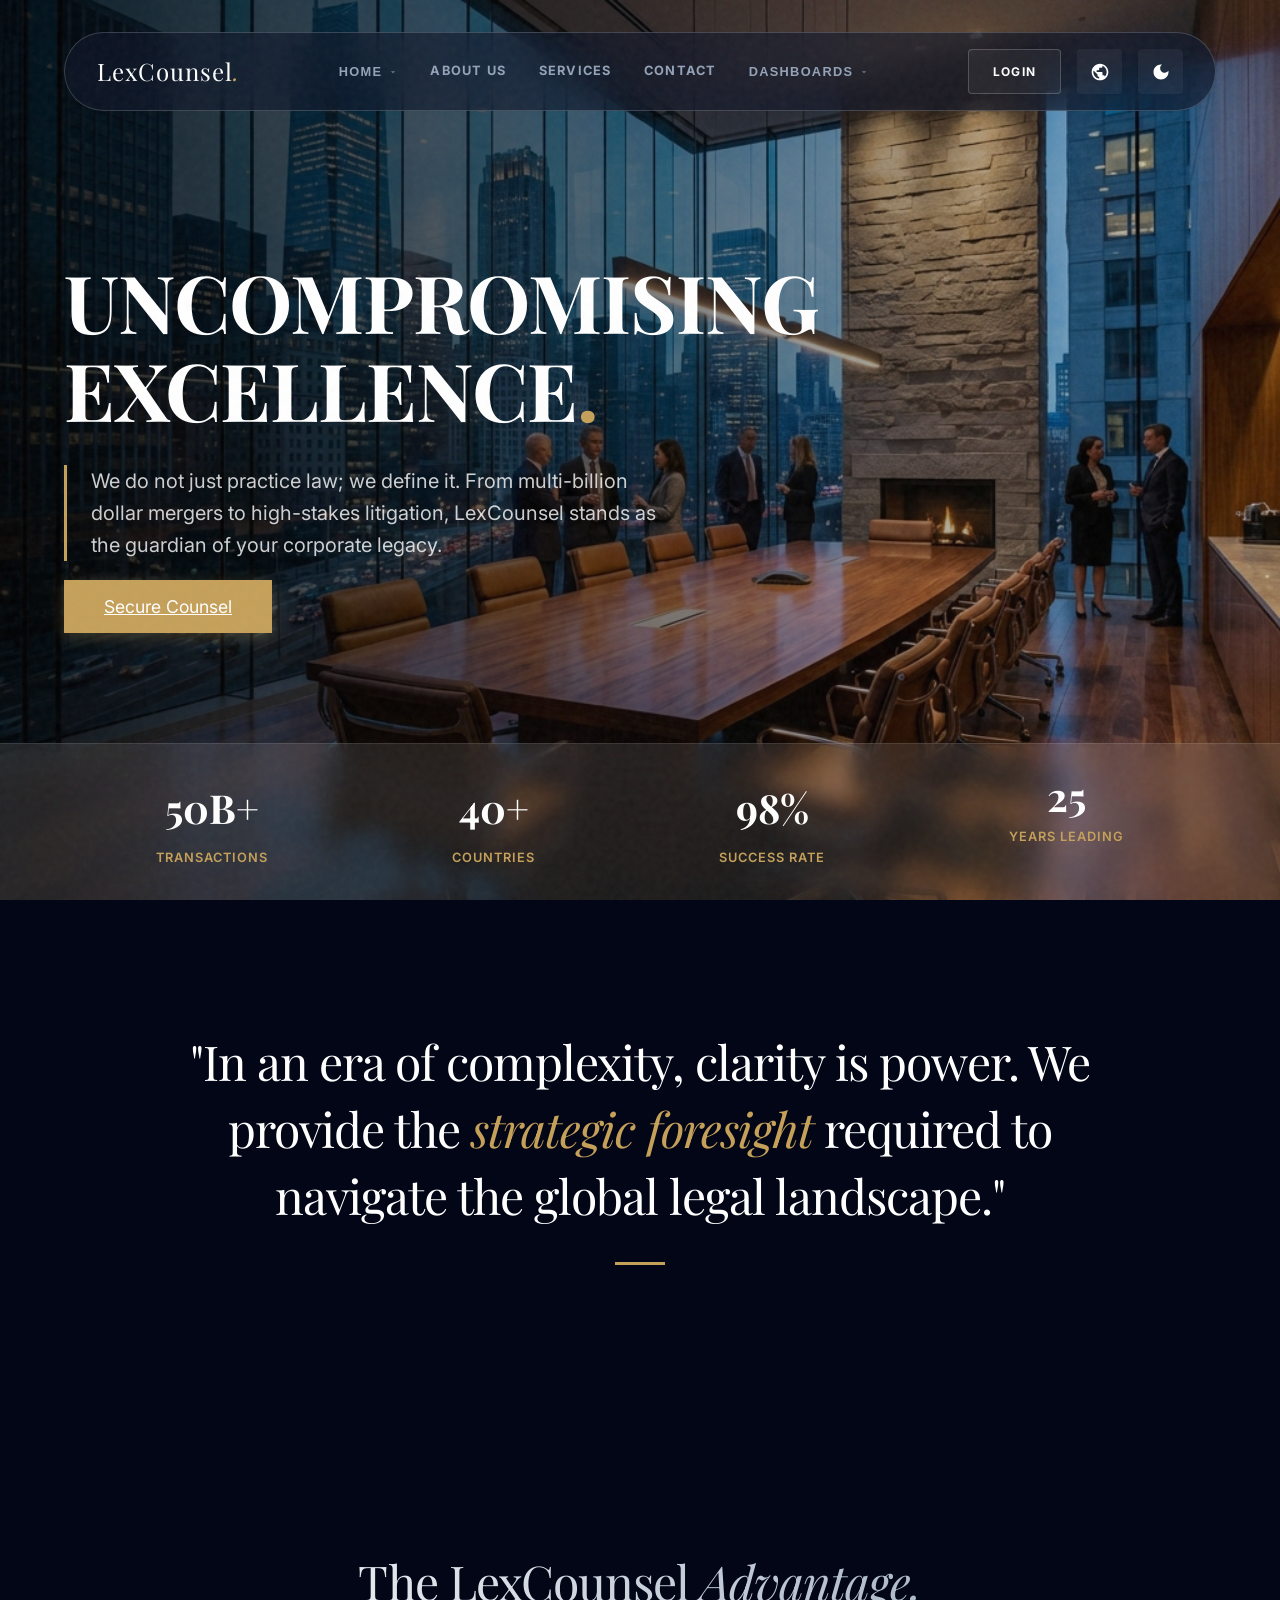
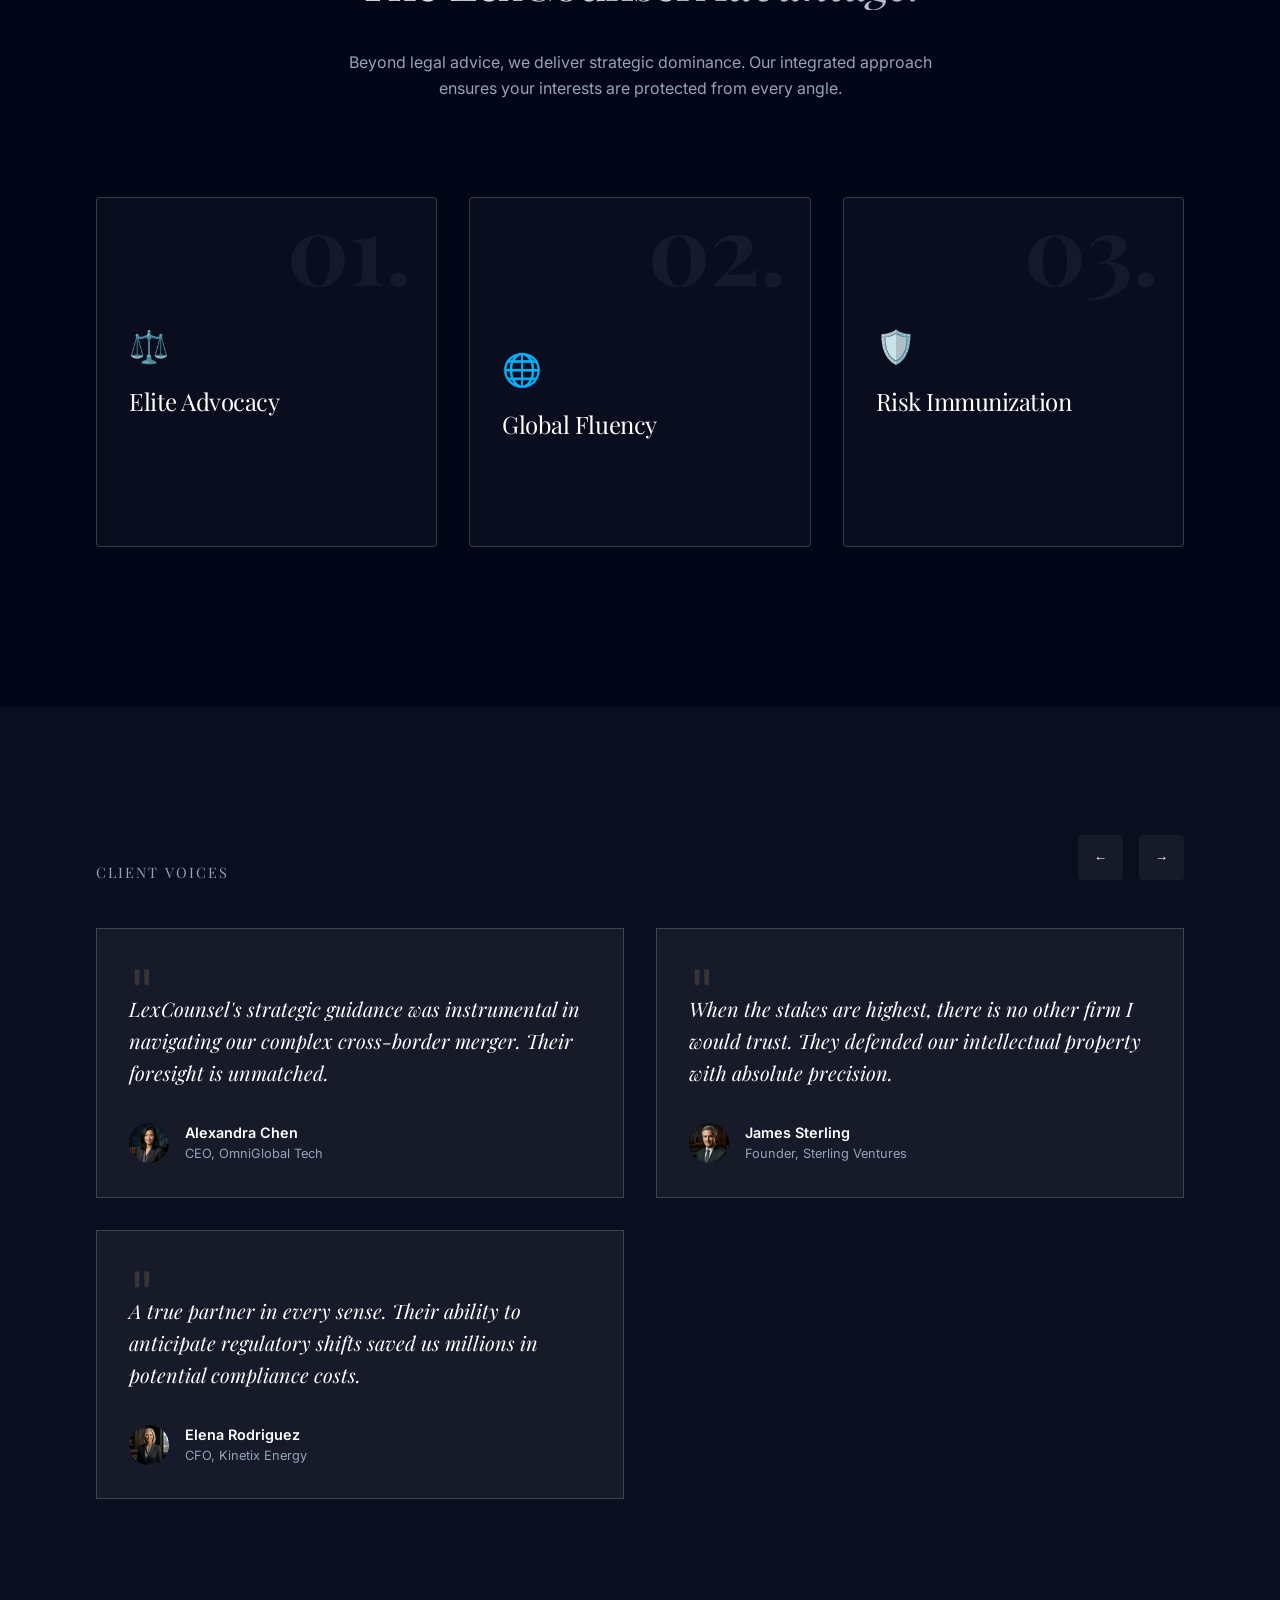
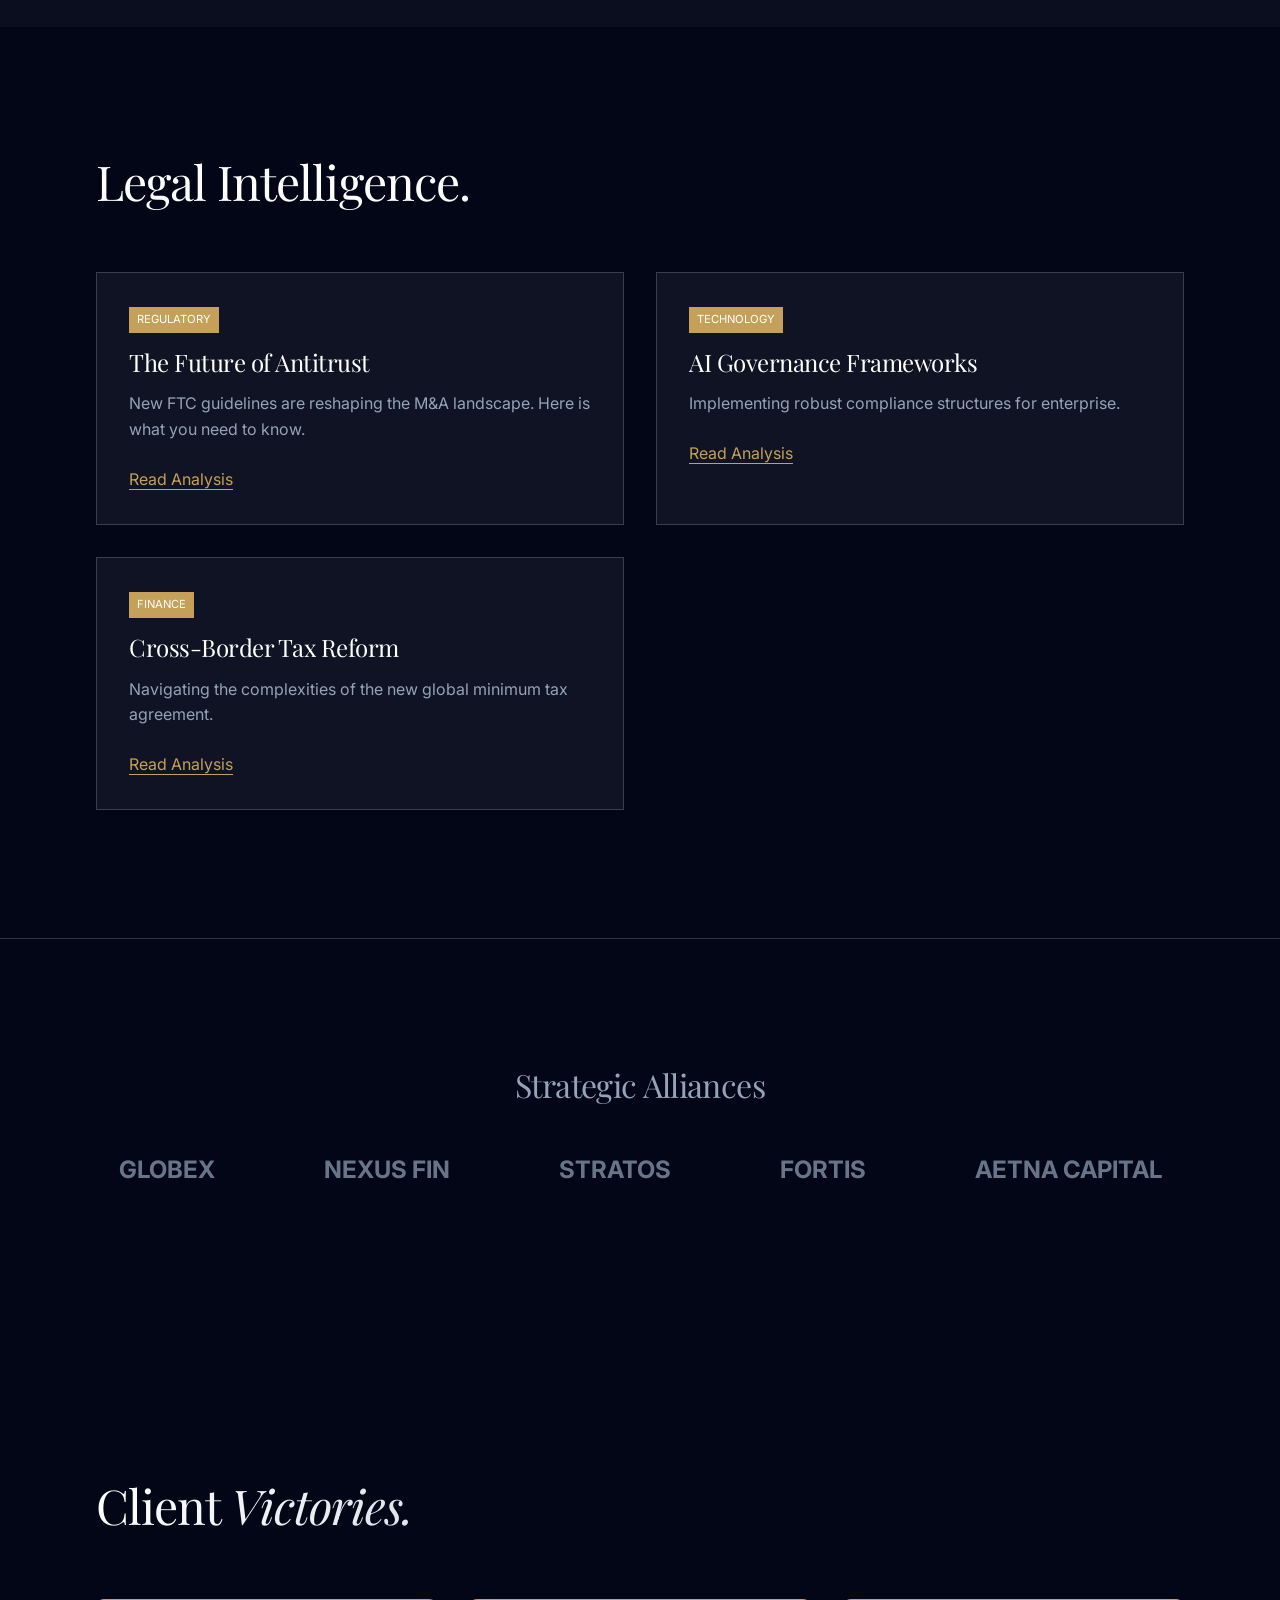
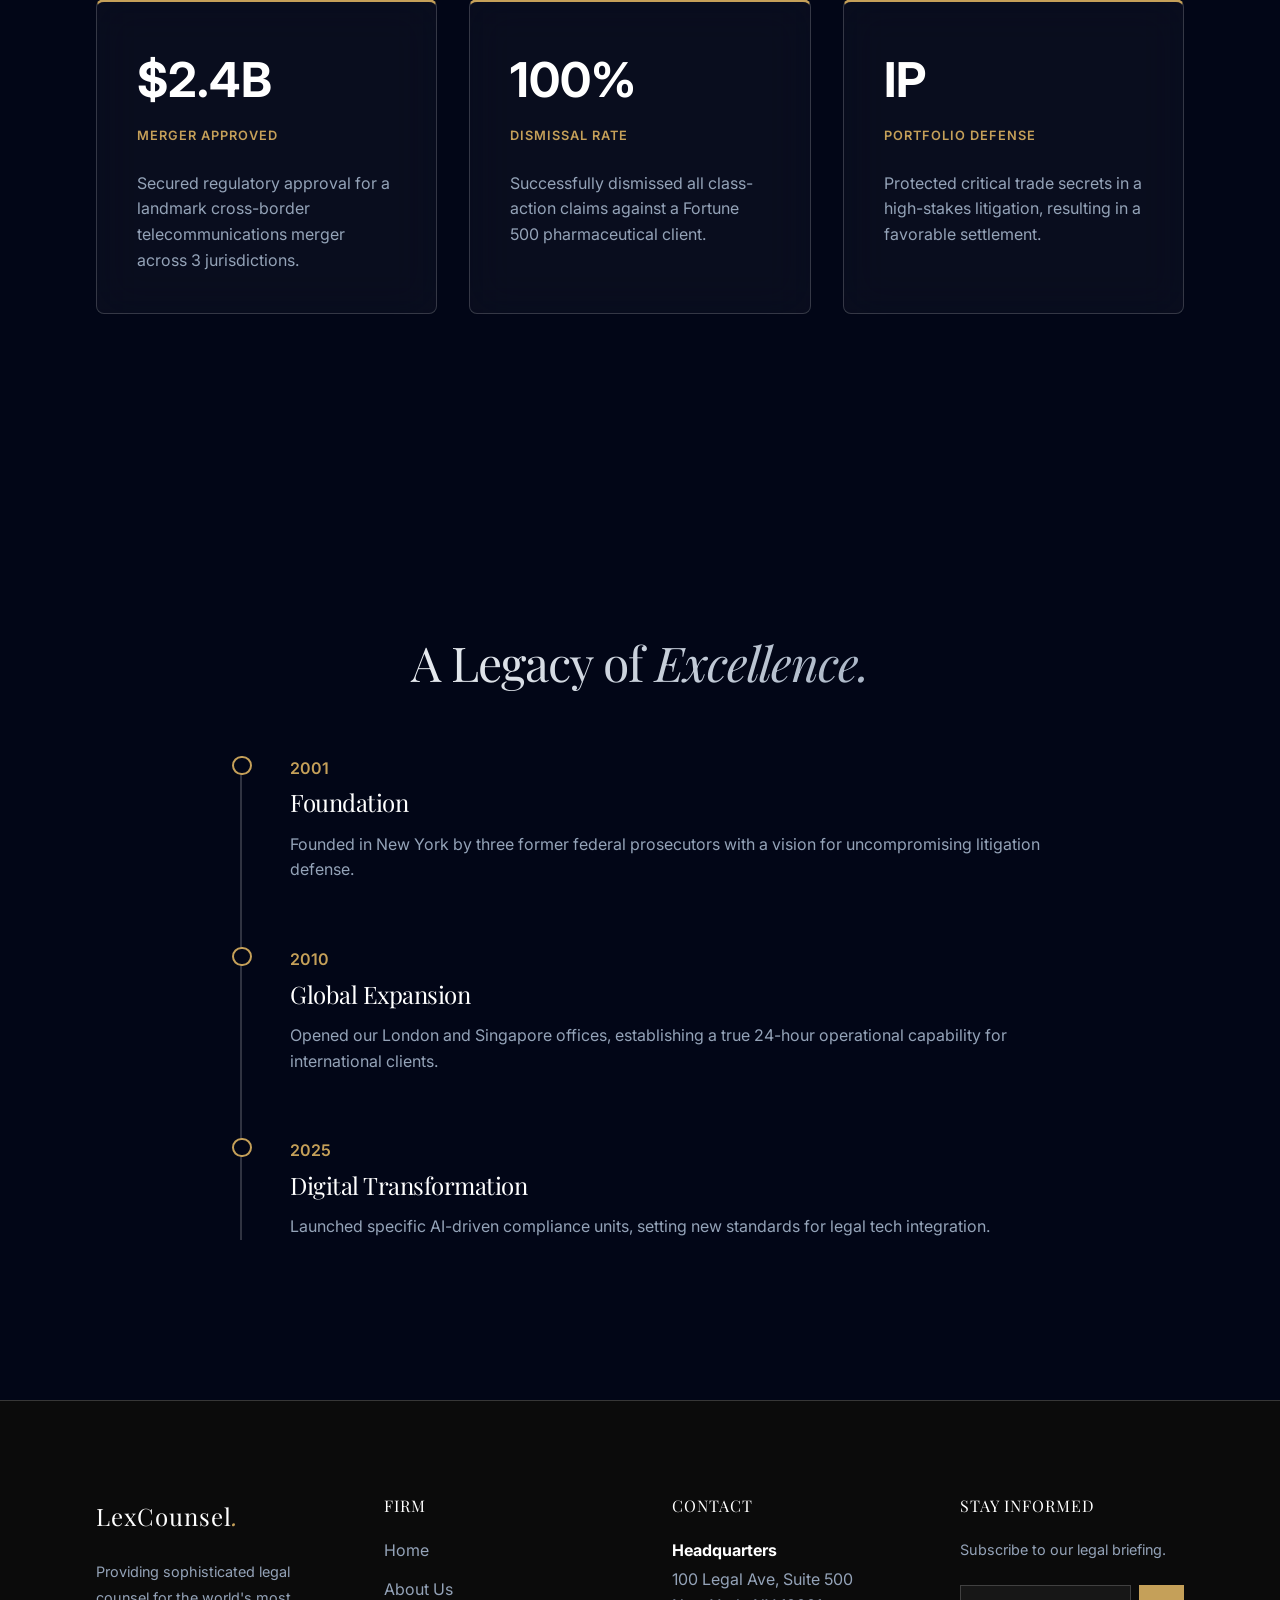
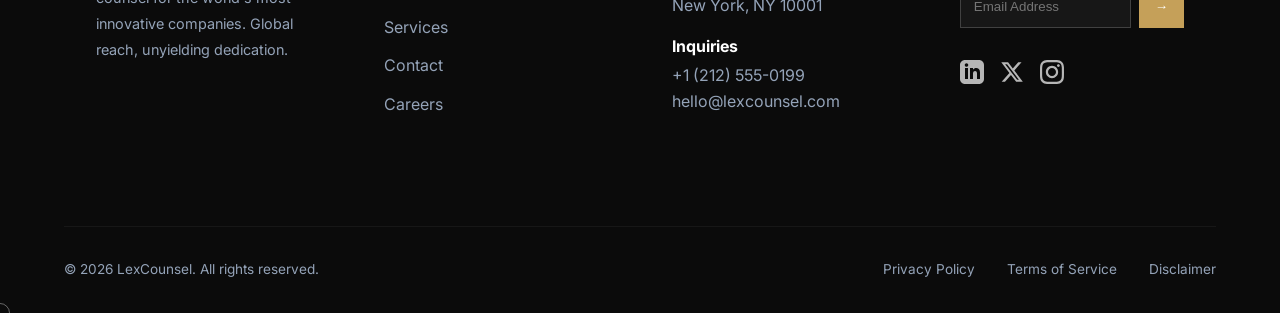
==== commit 686818cf: "corrections done" ====
--- a/index.html
+++ b/index.html
@@ -264,7 +264,7 @@
                 </div>
             </div>
             <a href="about.html" class="mobile-nav-link">About Us</a>
-            <a href="services.html" class="mobile-nav-link">Practice Areas</a>
+            <a href="services.html" class="mobile-nav-link">Services</a>
             <a href="contact.html" class="mobile-nav-link">Contact</a>
             <div class="mobile-dropdown">
                 <a href="#" class="mobile-nav-link mobile-dropdown-header">Dashboards <svg viewBox="0 0 24 24">
@@ -371,7 +371,7 @@
         <!-- Integrated Stats -->
         <div class="titan-stats-bar">
             <div class="titan-stat">
-                <span class="stat-num titan-stat-num" data-target="50 ">0</span><span class="titan-stat-num">B+</span>
+                <span class="stat-num titan-stat-num" data-target="50">0</span><span class="titan-stat-num">B+</span>
                 <span class="titan-stat-label">Transactions</span>
             </div>
             <div class="titan-stat">
@@ -686,7 +686,7 @@
                     <li style="margin-bottom: 0.8rem;"><a href="about.html"
                             style="color: var(--text-muted); text-decoration: none;">About Us</a></li>
                     <li style="margin-bottom: 0.8rem;"><a href="services.html"
-                            style="color: var(--text-muted); text-decoration: none;">Practice Areas</a></li>
+                            style="color: var(--text-muted); text-decoration: none;">Services</a></li>
                     <li style="margin-bottom: 0.8rem;"><a href="contact.html"
                             style="color: var(--text-muted); text-decoration: none;">Contact</a></li>
                     <li style="margin-bottom: 0.8rem;"><a href="#"
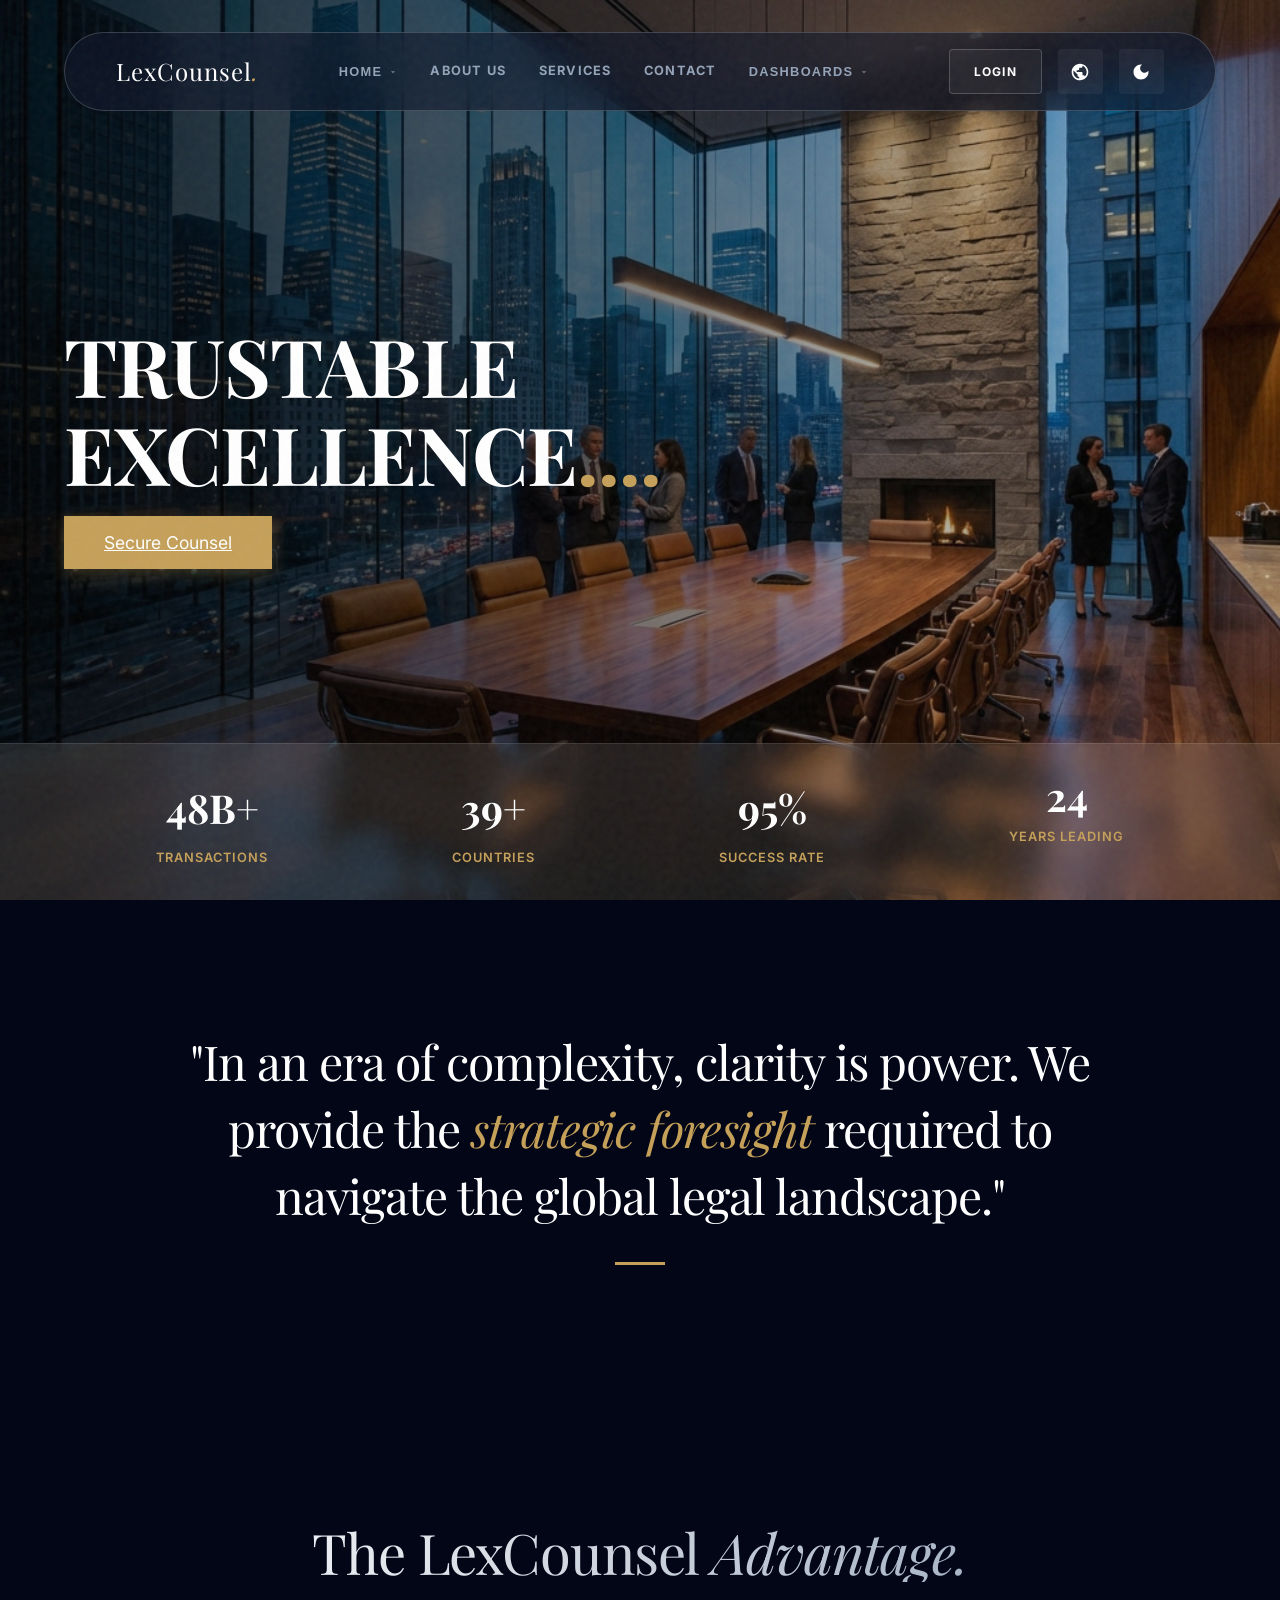
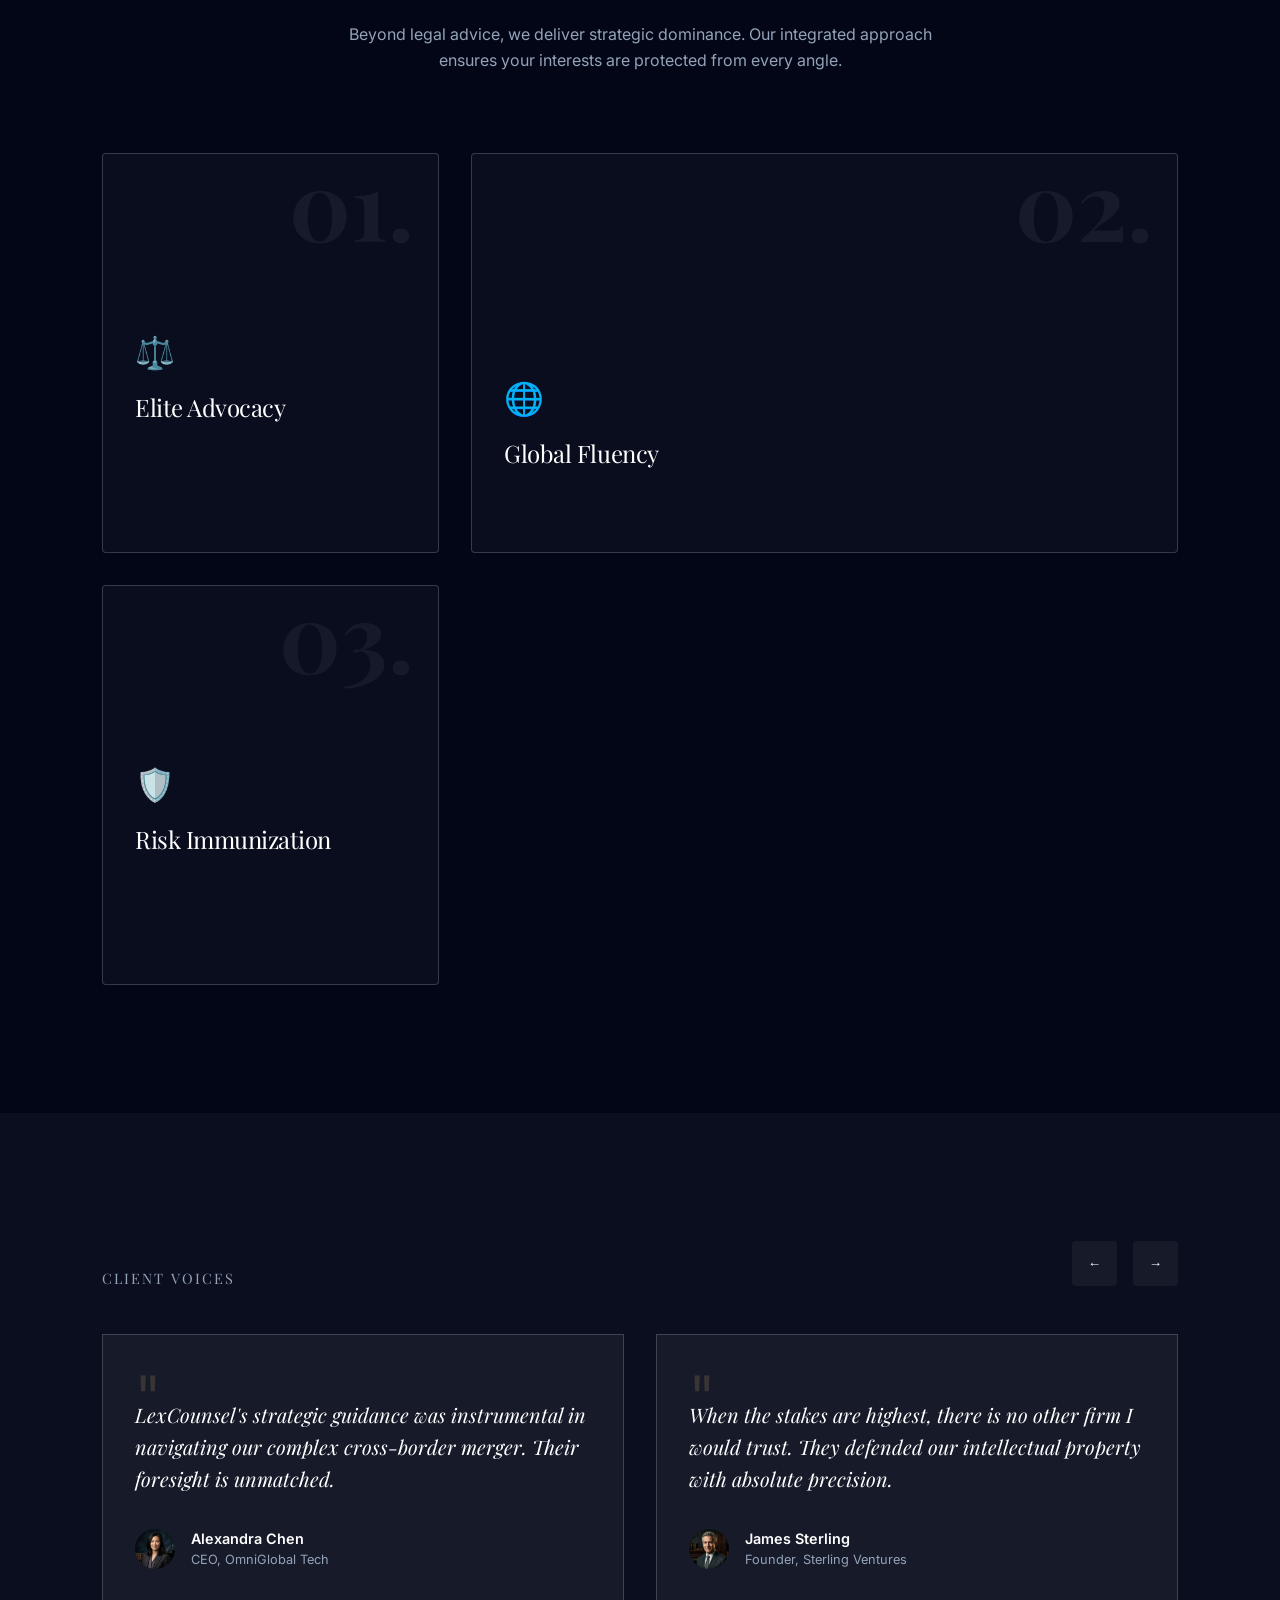
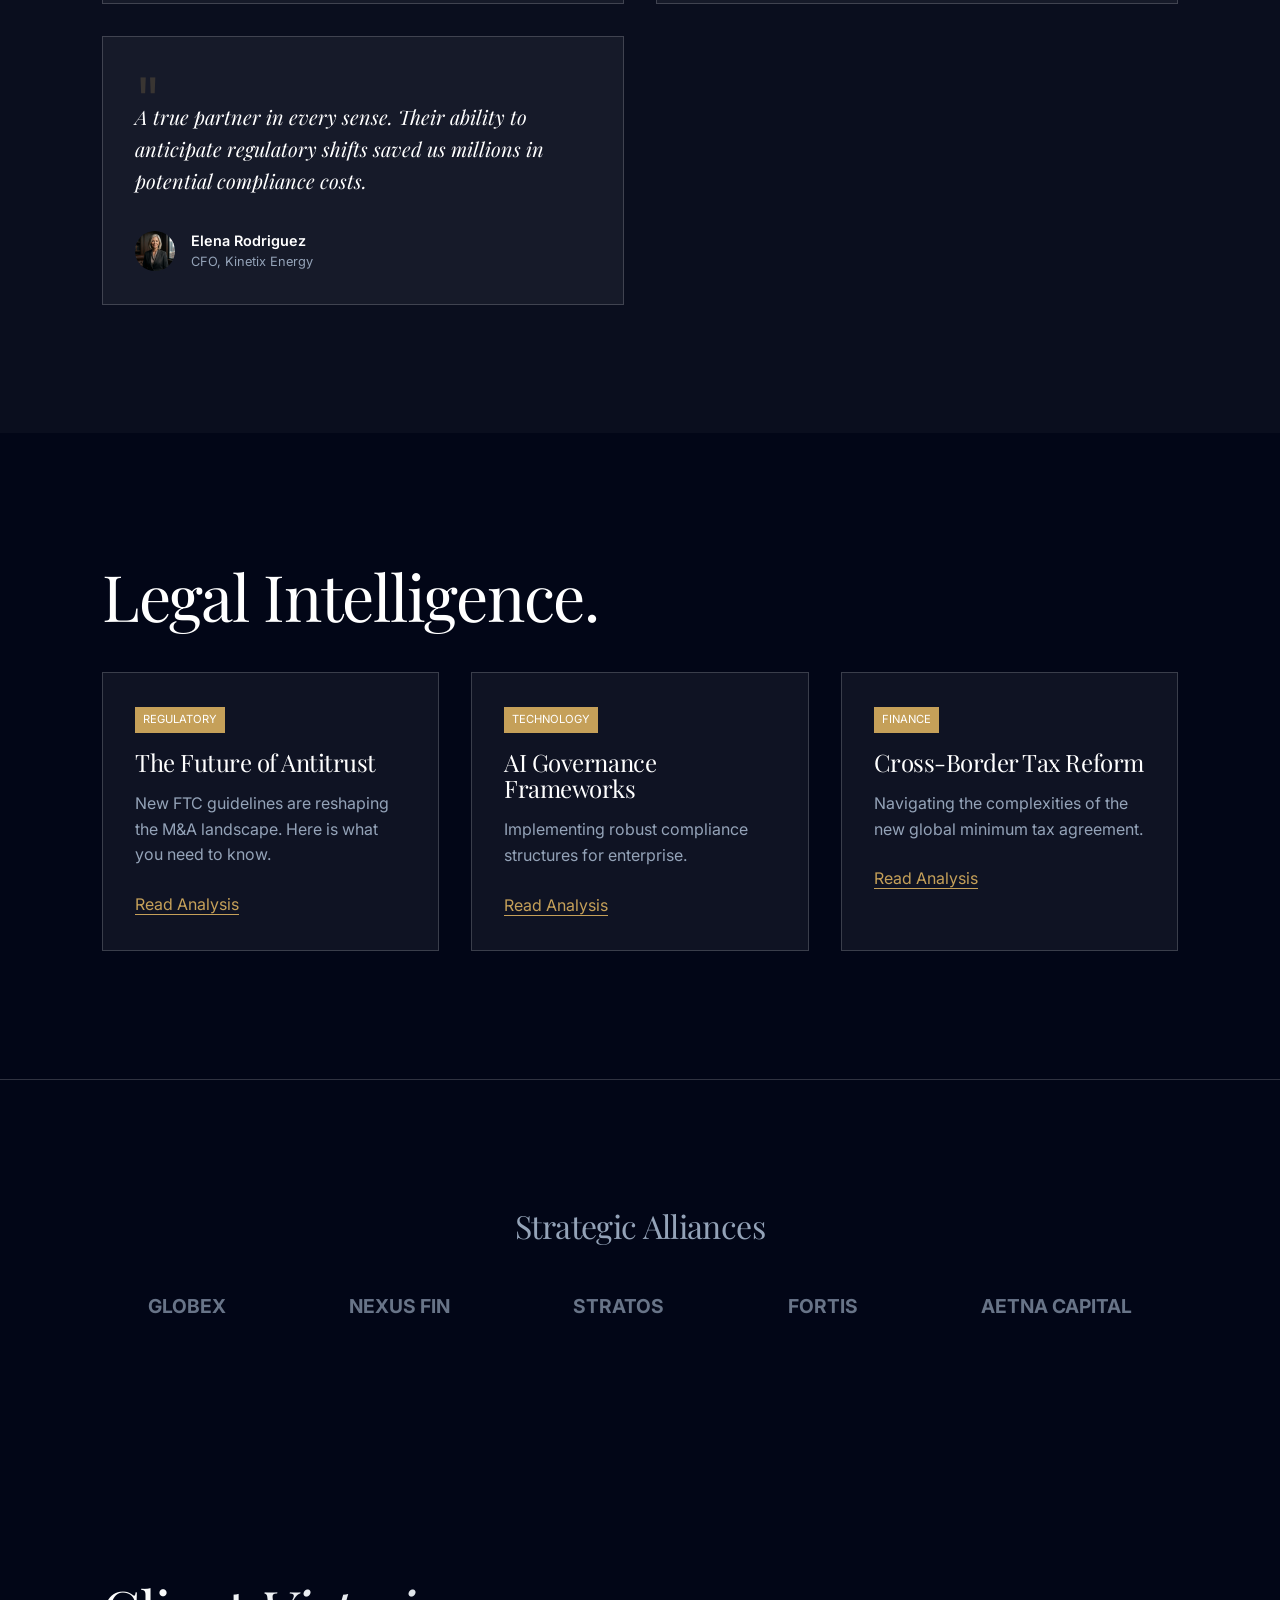
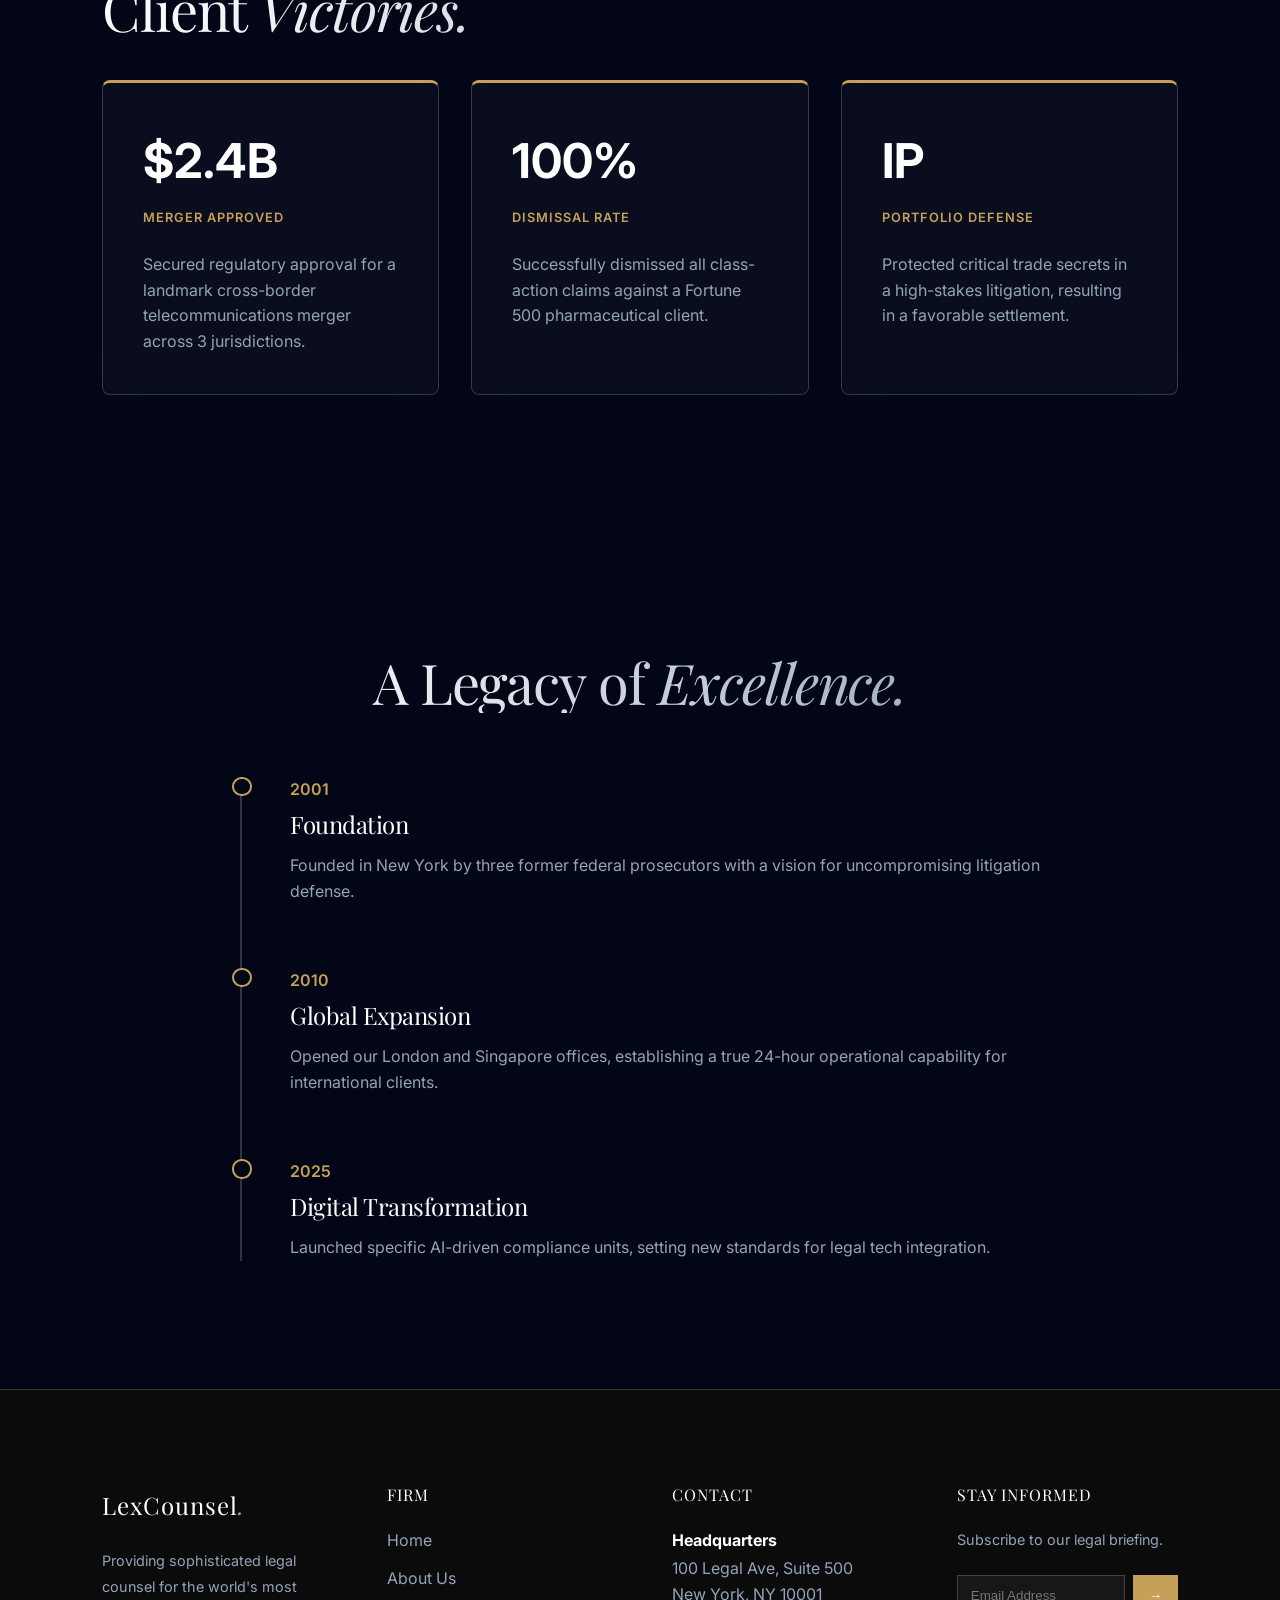
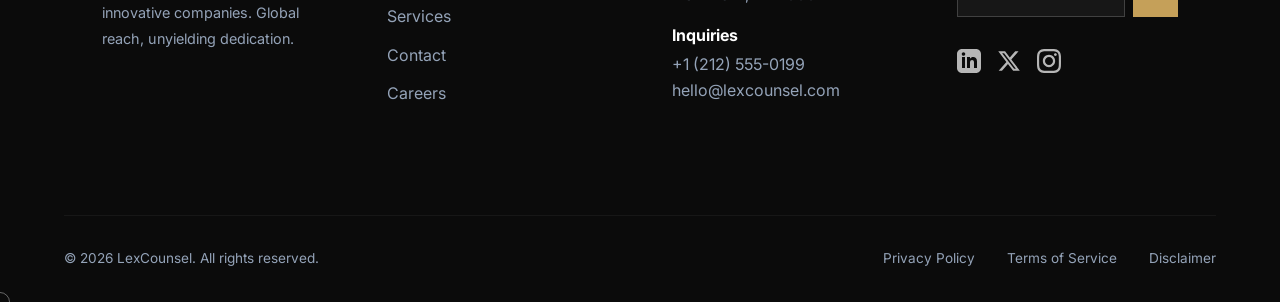
==== commit 60d893bf: "final" ====
--- a/index.html
+++ b/index.html
@@ -145,6 +145,30 @@
             margin: 0 auto;
         }
 
+        @media (max-width: 768px) {
+            .titan-title {
+                font-size: 2.8rem !important;
+            }
+
+            .titan-quote {
+                font-size: 1.8rem !important;
+            }
+
+            .titan-stats-bar {
+                flex-direction: column;
+                gap: 1.5rem;
+                position: relative;
+                padding: 3rem 5%;
+            }
+
+            .titan-hero {
+                height: auto;
+                min-height: 100vh;
+                padding-top: 120px;
+                padding-bottom: 2rem;
+            }
+        }
+
         .practice-item {
             border-bottom: 1px solid var(--border-glass);
             padding: 2rem 0;
@@ -276,18 +300,16 @@
                 </div>
             </div>
             <a href="login.html" class="mobile-nav-link">Sign In</a>
-            <!-- Mobile Actions (Moved from Navbar) -->
-            <div class="mobile-actions" style="margin-top: 2rem; display: flex; gap: 2rem; justify-content: center;">
-                <button class="nav-icon-btn" id="rtlToggleMobile" aria-label="Language"
-                    style="width: 50px; height: 50px; border: 1px solid rgba(255,255,255,0.2);">
-                    <svg viewBox="0 0 24 24" style="width: 24px; height: 24px;">
+            <!-- Mobile Actions -->
+            <div class="mobile-actions">
+                <button class="nav-icon-btn" id="rtlToggleMobile" aria-label="Language">
+                    <svg viewBox="0 0 24 24">
                         <path
                             d="M12 2C6.48 2 2 6.48 2 12s4.48 10 10 10 10-4.48 10-10S17.52 2 12 2zm-1 17.93c-3.95-.49-7-3.85-7-7.93 0-.62.08-1.21.21-1.79L9 15v1c0 1.1.9 2 2 2v1.93zm6.9-2.54c-.26-.81-1-1.39-1.9-1.39h-1v-3c0-.55-.45-1-1-1H8v-2h2c.55 0 1-.45 1-1V7h2c1.1 0 2-.9 2-2v-.41c2.93 1.19 5 4.06 5 7.41 0 2.08-.8 3.97-2.1 5.39z" />
                     </svg>
                 </button>
-                <button class="nav-icon-btn" id="themeToggleMobile" aria-label="Toggle Theme"
-                    style="width: 50px; height: 50px; border: 1px solid rgba(255,255,255,0.2);">
-                    <svg viewBox="0 0 24 24" style="width: 24px; height: 24px;">
+                <button class="nav-icon-btn" id="themeToggleMobile" aria-label="Toggle Theme">
+                    <svg viewBox="0 0 24 24">
                         <path
                             d="M12 3c-4.97 0-9 4.03-9 9s4.03 9 9 9 9-4.03 9-9c0-.46-.04-.92-.1-1.36-.98 1.37-2.58 2.26-4.4 2.26-3.03 0-5.5-2.47-5.5-5.5 0-1.82.89-3.42 2.26-4.4-.44-.06-.9-.1-1.36-.1z" />
                     </svg>
@@ -359,10 +381,9 @@
     <!-- Titan Hero -->
     <header class="titan-hero">
         <div class="titan-content">
-            <h1 class="titan-title">UNCOMPROMISING<br>EXCELLENCE<span style="color:var(--primary-1)">.</span></h1>
+            <h1 class="titan-title"> TRUSTABLE<br>EXCELLENCE<span style="color:var(--primary-1)">....</span></h1>
             <p class="titan-subtitle">
-                We do not just practice law; we define it. From multi-billion dollar mergers to high-stakes litigation,
-                LexCounsel stands as the guardian of your corporate legacy.
+
             </p>
             <a href="contact.html" class="btn-primary" style="padding: 1rem 2.5rem; font-size: 1.1rem;">Secure
                 Counsel</a>
@@ -404,8 +425,7 @@
     <section class="section-premium">
         <div class="container">
             <div style="text-align: center; margin-bottom: 5rem;">
-                <h2 class="display-text" style="font-size: 3rem;">The LexCounsel <span
-                        class="gold-text">Advantage.</span>
+                <h2 class="display-text res-title">The LexCounsel <span class="gold-text">Advantage.</span>
                 </h2>
                 <p style="color: var(--text-muted); max-width: 600px; margin: 0 auto;">Beyond legal advice, we deliver
                     strategic dominance. Our integrated approach ensures your interests are protected from every angle.
@@ -413,7 +433,7 @@
             </div>
 
             <div class="grid-asymmetric">
-                <div class="grid-item" style="height: 350px; grid-column: span 4;">
+                <div class="grid-item">
                     <div class="grid-watermark">01.</div>
                     <span class="grid-icon">⚖️</span>
                     <h3 class="grid-title">Elite Advocacy</h3>
@@ -421,7 +441,7 @@
                         practice,
                         bringing unmatched courtroom experience.</p>
                 </div>
-                <div class="grid-item" style="height: 350px; grid-column: span 4;">
+                <div class="grid-item">
                     <div class="grid-watermark">02.</div>
                     <span class="grid-icon">🌐</span>
                     <h3 class="grid-title">Global Fluency</h3>
@@ -429,7 +449,7 @@
                         complexities
                         with local precision.</p>
                 </div>
-                <div class="grid-item" style="height: 350px; grid-column: span 4;">
+                <div class="grid-item">
                     <div class="grid-watermark">03.</div>
                     <span class="grid-icon">🛡️</span>
                     <h3 class="grid-title">Risk Immunization</h3>
@@ -443,9 +463,10 @@
     <!-- Client Testimonials -->
     <section class="titan-section" style="background: var(--surface-light);">
         <div class="container">
-            <div style="display: flex; justify-content: space-between; align-items: flex-end; margin-bottom: 3rem;">
+            <div
+                style="display: flex; justify-content: space-between; align-items: flex-end; margin-bottom: 3rem; flex-wrap: wrap; gap: 1rem;">
                 <h3
-                    style="font-size: 0.9rem; text-transform: uppercase; letter-spacing: 2px; color: var(--text-muted);">
+                    style="font-size: 0.9rem; text-transform: uppercase; letter-spacing: 2px; color: var(--text-muted); margin: 0;">
                     Client Voices</h3>
                 <div style="display: flex; gap: 1rem;">
                     <button class="nav-icon-btn" aria-label="Previous">&larr;</button>
@@ -514,16 +535,14 @@
                     </div>
                 </div>
             </div>
-        </div>
     </section>
 
     <!-- Featured Insights -->
     <section class="titan-section">
         <div class="container">
-            <h2 style="font-family: 'Playfair Display', serif; font-size: 3rem; margin-bottom: 3rem;">Legal
-                Intelligence.</h2>
-
-            <div class="insights-grid">
+            <h2 class="res-title">Legal Intelligence.</h2>
+
+            <div class="res-grid-3" style="margin-top: 0;">
                 <div class="insight-card">
                     <span class="insight-tag">Regulatory</span>
                     <h3 style="margin-bottom: 1rem; font-size: 1.5rem;">The Future of Antitrust</h3>
@@ -562,12 +581,13 @@
                 style="font-family: 'Playfair Display', serif; font-size: 2rem; margin-bottom: 3rem; text-align: center; color: var(--text-muted);">
                 Strategic Alliances</h2>
 
-            <div style="display: flex; justify-content: space-around; flex-wrap: wrap; gap: 4rem; opacity: 0.7;">
-                <div style="font-size: 1.5rem; font-weight: 700; color: var(--text-muted);">GLOBEX</div>
-                <div style="font-size: 1.5rem; font-weight: 700; color: var(--text-muted);">NEXUS FIN</div>
-                <div style="font-size: 1.5rem; font-weight: 700; color: var(--text-muted);">STRATOS</div>
-                <div style="font-size: 1.5rem; font-weight: 700; color: var(--text-muted);">FORTIS</div>
-                <div style="font-size: 1.5rem; font-weight: 700; color: var(--text-muted);">AETNA CAPITAL</div>
+            <div class="res-grid-3"
+                style="display: flex; justify-content: space-around; flex-wrap: wrap; gap: 2rem; opacity: 0.7;">
+                <div style="font-size: 1.2rem; font-weight: 700; color: var(--text-muted);">GLOBEX</div>
+                <div style="font-size: 1.2rem; font-weight: 700; color: var(--text-muted);">NEXUS FIN</div>
+                <div style="font-size: 1.2rem; font-weight: 700; color: var(--text-muted);">STRATOS</div>
+                <div style="font-size: 1.2rem; font-weight: 700; color: var(--text-muted);">FORTIS</div>
+                <div style="font-size: 1.2rem; font-weight: 700; color: var(--text-muted);">AETNA CAPITAL</div>
             </div>
         </div>
     </section>
@@ -577,10 +597,9 @@
     <!-- New Section: Client Success Stories -->
     <section class="section-premium">
         <div class="container">
-            <h2 class="display-text" style="font-size: 3rem; margin-bottom: 4rem;">Client <span
-                    class="gold-text">Victories.</span></h2>
-
-            <div style="display: grid; grid-template-columns: repeat(auto-fit, minmax(300px, 1fr)); gap: 2rem;">
+            <h2 class="display-text res-title">Client <span class="gold-text">Victories.</span></h2>
+
+            <div class="res-grid-3">
                 <div class="glass-card" style="padding: 2.5rem; border-top: 3px solid var(--primary-1);">
                     <div style="font-size: 3rem; font-weight: 700; color: var(--text-main); margin-bottom: 0.5rem;">
                         $2.4B</div>
@@ -615,7 +634,7 @@
     <section class="section-premium" style="background: var(--bg-1);">
         <div class="container">
             <div style="max-width: 800px; margin: 0 auto;">
-                <h2 class="display-text" style="font-size: 3rem; text-align: center; margin-bottom: 4rem;">A Legacy of
+                <h2 class="display-text res-title" style="text-align: center; margin-bottom: 4rem;">A Legacy of
                     <span class="gold-text">Excellence.</span>
                 </h2>
 
--- a/style.css
+++ b/style.css
@@ -26,17 +26,36 @@
     --text-main: #ffffff;
     --text-muted: #94a3b8;
 
-    /* Spacing & Layout */
+    /* Fluid Spacing System - Auto-scales with viewport */
     --container-max: 1600px;
-    --spacing-xs: 0.5rem;
-    --spacing-sm: 1.5rem;
-    --spacing-md: 3rem;
-    --spacing-lg: 6rem;
-    --spacing-xl: 10rem;
+    --spacing-xs: clamp(0.5rem, 1vw, 0.75rem);
+    --spacing-sm: clamp(1rem, 2vw, 1.5rem);
+    --spacing-md: clamp(2rem, 4vw, 3rem);
+    --spacing-lg: clamp(4rem, 6vw, 6rem);
+    --spacing-xl: clamp(6rem, 10vw, 10rem);
+    
+    /* Fluid Font Sizes */
+    --font-xs: clamp(0.75rem, 1.5vw, 0.875rem);
+    --font-sm: clamp(0.875rem, 2vw, 1rem);
+    --font-base: clamp(1rem, 2.5vw, 1.125rem);
+    --font-lg: clamp(1.125rem, 3vw, 1.25rem);
+    --font-xl: clamp(1.5rem, 4vw, 2rem);
+    --font-2xl: clamp(2rem, 5vw, 3rem);
+    --font-3xl: clamp(2.5rem, 6vw, 4rem);
+    --font-4xl: clamp(3rem, 8vw, 5rem);
 
     /* Animation Easing */
     --ease-out-expo: cubic-bezier(0.19, 1, 0.22, 1);
     --ease-in-out: cubic-bezier(0.4, 0, 0.2, 1);
+    
+    /* Responsive Breakpoints (for reference) */
+    --breakpoint-xs: 320px;
+    --breakpoint-sm: 480px;
+    --breakpoint-md: 768px;
+    --breakpoint-lg: 1024px;
+    --breakpoint-xl: 1280px;
+    --breakpoint-2xl: 1536px;
+    --breakpoint-3xl: 1920px;
 }
 
 /* Base Setup */
@@ -50,6 +69,17 @@
     font-size: 16px;
     scroll-behavior: smooth;
     overflow-x: hidden;
+    margin: 0;
+    padding: 0;
+}
+
+/* iPad fix - ensure no padding */
+@media (min-width: 768px) and (max-width: 1023px) {
+    html {
+        margin: 0 !important;
+        padding: 0 !important;
+        overflow-x: hidden !important;
+    }
 }
 
 body {
@@ -60,6 +90,18 @@
     overflow-x: hidden;
     position: relative;
     min-height: 100vh;
+    -webkit-font-smoothing: antialiased;
+    -moz-osx-font-smoothing: grayscale;
+}
+
+/* Smooth responsive behavior for key elements */
+.container,
+.glass-card,
+.section-premium,
+h1, h2, h3, h4, h5, h6,
+.display-text,
+.res-title {
+    transition: padding 0.2s ease-out, margin 0.2s ease-out, font-size 0.2s ease-out;
 }
 
 /* Noise Texture */
@@ -494,23 +536,52 @@
 @media (max-width: 768px) {
     .grid-item {
         grid-column: span 12 !important;
+        height: auto !important;
+        min-height: 300px;
     }
 
     .display-text {
-        font-size: 3rem;
+        font-size: 2.8rem;
     }
 
     .stats-container {
         flex-direction: column;
-        gap: 3rem;
-    }
-
-    .navbar {
-        width: 100%;
-        border-radius: 0;
-        top: 0;
-        transform: translate(0);
-        left: 0;
+        gap: 2rem;
+    }
+
+    .navbar,
+    .navbar.scrolled {
+        width: 100% !important;
+        border-radius: 0 !important;
+        top: 0 !important;
+        transform: translate(0) !important;
+        left: 0 !important;
+        padding: 1rem !important;
+        margin-top: 0 !important;
+    }
+
+    .section-premium {
+        padding: 4rem 0;
+    }
+
+    .grid-asymmetric {
+        display: grid !important;
+        grid-template-columns: 1fr !important;
+        gap: 1.5rem !important;
+        margin-top: 2rem !important;
+    }
+
+    .grid-title {
+        font-size: 1.5rem !important;
+    }
+
+    .grid-watermark {
+        font-size: 4rem;
+        right: 1rem;
+    }
+
+    .footer-premium {
+        padding: 4rem 1.5rem 2rem !important;
     }
 }
 
@@ -544,9 +615,16 @@
 
 /* Container */
 .container {
+    width: 100%;
     max-width: 1400px;
     margin: 0 auto;
     padding: 0 2rem;
+}
+
+@media (max-width: 768px) {
+    .container {
+        padding: 0 1.5rem;
+    }
 }
 
 /* Section */
@@ -717,4 +795,397 @@
 
 .footer-premium .nav-logo .gold-text {
     color: var(--primary-1) !important;
+}
+
+/* Responsive Utility Classes */
+.res-grid-3 {
+    display: grid;
+    grid-template-columns: repeat(3, 1fr);
+    gap: 2rem;
+}
+
+.res-grid-2 {
+    display: grid;
+    grid-template-columns: 1fr 1fr;
+    gap: 2rem;
+}
+
+.res-grid-4 {
+    display: grid;
+    grid-template-columns: repeat(4, 1fr);
+    gap: 2rem;
+}
+
+.res-title {
+    font-size: clamp(2.2rem, 5vw, 4rem);
+    margin-bottom: 2.5rem;
+    line-height: 1.1;
+}
+
+/* ===================================
+   COMPREHENSIVE RESPONSIVE DESIGN
+   ALL SCREEN SIZES
+   =================================== */
+
+/* Extra Large Screens (1920px+) */
+@media (min-width: 1920px) {
+    html {
+        font-size: 18px;
+    }
+    
+    .container {
+        max-width: 1800px;
+    }
+}
+
+/* Large Desktop (1440px - 1919px) */
+@media (min-width: 1440px) and (max-width: 1919px) {
+    html {
+        font-size: 17px;
+    }
+    
+    .container {
+        max-width: 1400px;
+    }
+}
+
+/* Standard Desktop (1200px - 1439px) */
+@media (min-width: 1200px) and (max-width: 1439px) {
+    html {
+        font-size: 16px;
+    }
+    
+    .container {
+        max-width: 1140px;
+        padding: 0 2rem;
+    }
+    
+    .display-text {
+        font-size: 3.5rem;
+    }
+}
+
+/* Large Tablet / Small Desktop (1024px - 1199px) */
+@media (min-width: 1024px) and (max-width: 1199px) {
+    html {
+        font-size: 15px;
+    }
+    
+    .container {
+        max-width: 960px;
+        padding: 0 2rem;
+    }
+    
+    .display-text {
+        font-size: 3rem;
+    }
+    
+    .res-grid-4 {
+        grid-template-columns: repeat(2, 1fr);
+    }
+}
+
+@media (max-width: 1024px) {
+    .res-grid-3 {
+        grid-template-columns: 1fr 1fr;
+    }
+
+    .res-grid-4 {
+        grid-template-columns: 1fr 1fr;
+    }
+    
+    .section-premium {
+        padding: 4rem 0;
+    }
+}
+
+/* Tablet Portrait (768px - 1023px) - iPad Optimized */
+@media (min-width: 768px) and (max-width: 1023px) {
+    html {
+        font-size: 15px;
+    }
+    
+    /* FORCE minimal padding on all containers for iPad */
+    .container {
+        padding-left: 0.75rem !important;
+        padding-right: 0.75rem !important;
+        max-width: 100% !important;
+    }
+    
+    body {
+        padding: 0 !important;
+        margin: 0 !important;
+    }
+    
+    .display-text {
+        font-size: 2.75rem;
+    }
+    
+    .res-title {
+        font-size: 2.5rem;
+    }
+    
+    .section-premium {
+        padding: 3.5rem 0;
+        margin-left: 0 !important;
+        margin-right: 0 !important;
+    }
+    
+    .res-grid-3 {
+        grid-template-columns: repeat(2, 1fr);
+        gap: 1.5rem;
+    }
+}
+
+@media (max-width: 768px) {
+
+    .res-grid-3,
+    .res-grid-2,
+    .res-grid-4 {
+        grid-template-columns: 1fr !important;
+        gap: 1.5rem;
+    }
+
+    .res-title {
+        font-size: 2.2rem !important;
+        margin-bottom: 2rem;
+    }
+
+    .display-text {
+        font-size: 2.5rem !important;
+    }
+
+    .insights-grid {
+        grid-template-columns: 1fr;
+        gap: 1.5rem;
+    }
+
+    .insights-grid {
+        grid-template-columns: 1fr !important;
+        gap: 1.5rem !important;
+    }
+
+    .glass-card,
+    .grid-item,
+    .insight-card {
+        margin-bottom: 2.5rem !important;
+        transform: none !important;
+    }
+
+    .mobile-hide-visual {
+        display: none !important;
+    }
+
+    .mobile-actions {
+        margin-top: 3rem;
+        display: flex;
+        gap: 1.5rem;
+        justify-content: center;
+        padding-top: 2rem;
+        border-top: 1px solid var(--border-glass);
+    }
+
+    .mobile-actions .nav-icon-btn {
+        width: 55px;
+        height: 55px;
+        border: 1px solid var(--border-glass);
+        border-radius: 50%;
+        display: flex;
+        align-items: center;
+        justify-content: center;
+        background: var(--surface-light);
+        color: var(--text-main);
+    }
+    
+    .section-premium {
+        padding: 3rem 0;
+    }
+    
+    .container {
+        padding: 0 1.25rem;
+    }
+}
+
+/* Mobile Landscape / Small Tablet (600px - 767px) */
+@media (min-width: 600px) and (max-width: 767px) {
+    html {
+        font-size: 14.5px;
+    }
+    
+    .display-text {
+        font-size: 2.25rem !important;
+    }
+    
+    .res-title {
+        font-size: 2rem !important;
+    }
+}
+
+/* Mobile Portrait (480px - 599px) */
+@media (min-width: 480px) and (max-width: 599px) {
+    html {
+        font-size: 14px;
+    }
+    
+    .display-text {
+        font-size: 2rem !important;
+    }
+    
+    .res-title {
+        font-size: 1.75rem !important;
+    }
+    
+    .container {
+        padding: 0 1rem;
+    }
+    
+    .section-premium {
+        padding: 2.5rem 0;
+    }
+    
+    .glass-card {
+        padding: 1.25rem;
+    }
+}
+
+/* Small Mobile (375px - 479px) */
+@media (min-width: 375px) and (max-width: 479px) {
+    html {
+        font-size: 13.5px;
+    }
+    
+    .display-text {
+        font-size: 1.85rem !important;
+        line-height: 1.2;
+    }
+    
+    .res-title {
+        font-size: 1.6rem !important;
+    }
+    
+    .container {
+        padding: 0 0.875rem;
+    }
+    
+    .section-premium {
+        padding: 2rem 0;
+    }
+    
+    .glass-card {
+        padding: 1rem;
+    }
+    
+    h3 {
+        font-size: 1.1rem;
+    }
+}
+
+/* Extra Small Mobile (320px - 374px) */
+@media (max-width: 374px) {
+    html {
+        font-size: 13px;
+    }
+    
+    .display-text {
+        font-size: 1.65rem !important;
+        line-height: 1.15;
+    }
+    
+    .res-title {
+        font-size: 1.45rem !important;
+    }
+    
+    .container {
+        padding: 0 0.75rem;
+    }
+    
+    .section-premium {
+        padding: 1.75rem 0;
+    }
+    
+    .glass-card {
+        padding: 0.875rem;
+    }
+    
+    h3 {
+        font-size: 1rem;
+    }
+    
+    .btn-magnetic {
+        padding: 0.7rem 1.25rem;
+        font-size: 0.85rem;
+    }
+}
+
+/* Light Theme Overrides */
+.light-theme {
+    --bg-1: #f8fafc;
+    --text-main: #0f172a;
+    --text-muted: #64748b;
+    --surface-light: rgba(0, 0, 0, 0.02);
+    --surface-glass: rgba(255, 255, 255, 0.7);
+    --border-glass: rgba(0, 0, 0, 0.1);
+}
+
+body.light-theme {
+    background-color: var(--bg-1);
+    color: var(--text-main);
+}
+
+.light-theme body::before {
+    opacity: 0.02;
+}
+
+.light-theme .navbar {
+    background: rgba(255, 255, 255, 0.8) !important;
+    border-color: rgba(0, 0, 0, 0.08) !important;
+}
+
+.light-theme .nav-logo,
+.light-theme .nav-link,
+.light-theme .nav-btn {
+    color: #0f172a !important;
+}
+
+.light-theme .nav-link:hover,
+.light-theme .nav-btn:hover {
+    color: var(--primary-1) !important;
+}
+
+.light-theme .glass-card,
+.light-theme .grid-item,
+.light-theme .insight-card {
+    background: #ffffff !important;
+    border-color: rgba(0, 0, 0, 0.05) !important;
+    box-shadow: 0 10px 40px rgba(0, 0, 0, 0.04) !important;
+}
+
+.light-theme .display-text {
+    background: linear-gradient(to right, #0f172a, #64748b) !important;
+    -webkit-background-clip: text !important;
+    background-clip: text !important;
+    -webkit-text-fill-color: transparent !important;
+}
+
+.light-theme .titan-stat-num {
+    color: #0f172a !important;
+}
+
+.light-theme footer {
+    background: #f1f5f9 !important;
+    border-top: 1px solid rgba(0, 0, 0, 0.05) !important;
+}
+
+.light-theme .footer-premium h4,
+.light-theme .footer-premium strong,
+.light-theme .footer-premium .nav-logo {
+    color: #0f172a !important;
+}
+
+.light-theme .footer-premium a {
+    color: #64748b !important;
+}
+
+.light-theme .footer-premium a:hover {
+    color: var(--primary-1) !important;
 }
--- a/nav-component.css
+++ b/nav-component.css
@@ -402,6 +402,47 @@
     color: var(--text-main);
 }
 
+/* ===================================
+   COMPREHENSIVE NAVIGATION RESPONSIVE
+   =================================== */
+
+/* Large Desktop (1440px+) */
+@media (min-width: 1440px) {
+    .navbar {
+        padding: 1.25rem clamp(3rem, 5vw, 8rem) !important;
+    }
+    
+    .nav-center {
+        gap: 2.5rem;
+    }
+}
+
+/* Desktop (1200px - 1439px) */
+@media (min-width: 1200px) and (max-width: 1439px) {
+    .navbar {
+        padding: 1rem clamp(2rem, 4vw, 5rem) !important;
+    }
+    
+    .nav-center {
+        gap: 2rem;
+    }
+}
+
+/* Small Desktop / Large Tablet (1024px - 1199px) */
+@media (min-width: 1024px) and (max-width: 1199px) {
+    .navbar {
+        padding: 1rem 2rem !important;
+    }
+    
+    .nav-center {
+        gap: 1.5rem;
+    }
+    
+    .nav-link {
+        font-size: 0.75rem;
+    }
+}
+
 @media (max-width: 1024px) {
     .nav-center {
         display: none;
@@ -420,17 +461,113 @@
         /* Keep login visible */
     }
 
-    .navbar {
-        justify-content: space-between;
-        padding: 1rem 1.5rem;
-        width: 100%;
-        left: 0;
-        top: 0;
-        transform: none;
-        max-width: none;
-        border-radius: 0;
-        border-left: none;
-        border-right: none;
-        border-top: none;
+    .navbar,
+    .navbar.scrolled {
+        justify-content: space-between !important;
+        padding: 1rem clamp(1rem, 3vw, 1.5rem) !important;
+        width: 100% !important;
+        left: 0 !important;
+        top: 0 !important;
+        transform: none !important;
+        max-width: none !important;
+        border-radius: 0 !important;
+        border-left: none !important;
+        border-right: none !important;
+        border-top: none !important;
+        margin-top: 0 !important;
+    }
+}
+
+/* Tablet Portrait (768px - 1023px) */
+@media (min-width: 768px) and (max-width: 1023px) {
+    .navbar {
+        height: 70px !important;
+    }
+    
+    .nav-logo {
+        font-size: 1.3rem;
+    }
+    
+    .btn-login {
+        padding: 0.65rem 1.25rem;
+        font-size: 0.85rem;
+    }
+}
+
+/* Mobile Landscape (600px - 767px) */
+@media (min-width: 600px) and (max-width: 767px) {
+    .navbar {
+        height: 65px !important;
+        padding: 0.875rem 1.25rem !important;
+    }
+    
+    .nav-logo {
+        font-size: 1.2rem;
+    }
+    
+    .btn-login {
+        padding: 0.6rem 1.1rem;
+        font-size: 0.8rem;
+    }
+}
+
+/* Mobile Portrait (480px - 599px) */
+@media (min-width: 480px) and (max-width: 599px) {
+    .navbar {
+        height: 60px !important;
+        padding: 0.75rem 1rem !important;
+    }
+    
+    .nav-logo {
+        font-size: 1.15rem;
+    }
+    
+    .btn-login {
+        padding: 0.55rem 1rem;
+        font-size: 0.75rem;
+    }
+}
+
+/* Small Mobile (375px - 479px) */
+@media (min-width: 375px) and (max-width: 479px) {
+    .navbar {
+        height: 58px !important;
+        padding: 0.7rem 0.875rem !important;
+    }
+    
+    .nav-logo {
+        font-size: 1.1rem;
+    }
+    
+    .btn-login {
+        padding: 0.5rem 0.875rem;
+        font-size: 0.7rem;
+    }
+    
+    .mobile-toggle {
+        font-size: 1.3rem;
+        padding: 0.4rem;
+    }
+}
+
+/* Extra Small Mobile (320px - 374px) */
+@media (max-width: 374px) {
+    .navbar {
+        height: 55px !important;
+        padding: 0.65rem 0.75rem !important;
+    }
+    
+    .nav-logo {
+        font-size: 1rem;
+    }
+    
+    .btn-login {
+        padding: 0.45rem 0.75rem;
+        font-size: 0.65rem;
+    }
+    
+    .mobile-toggle {
+        font-size: 1.2rem;
+        padding: 0.3rem;
     }
 }
